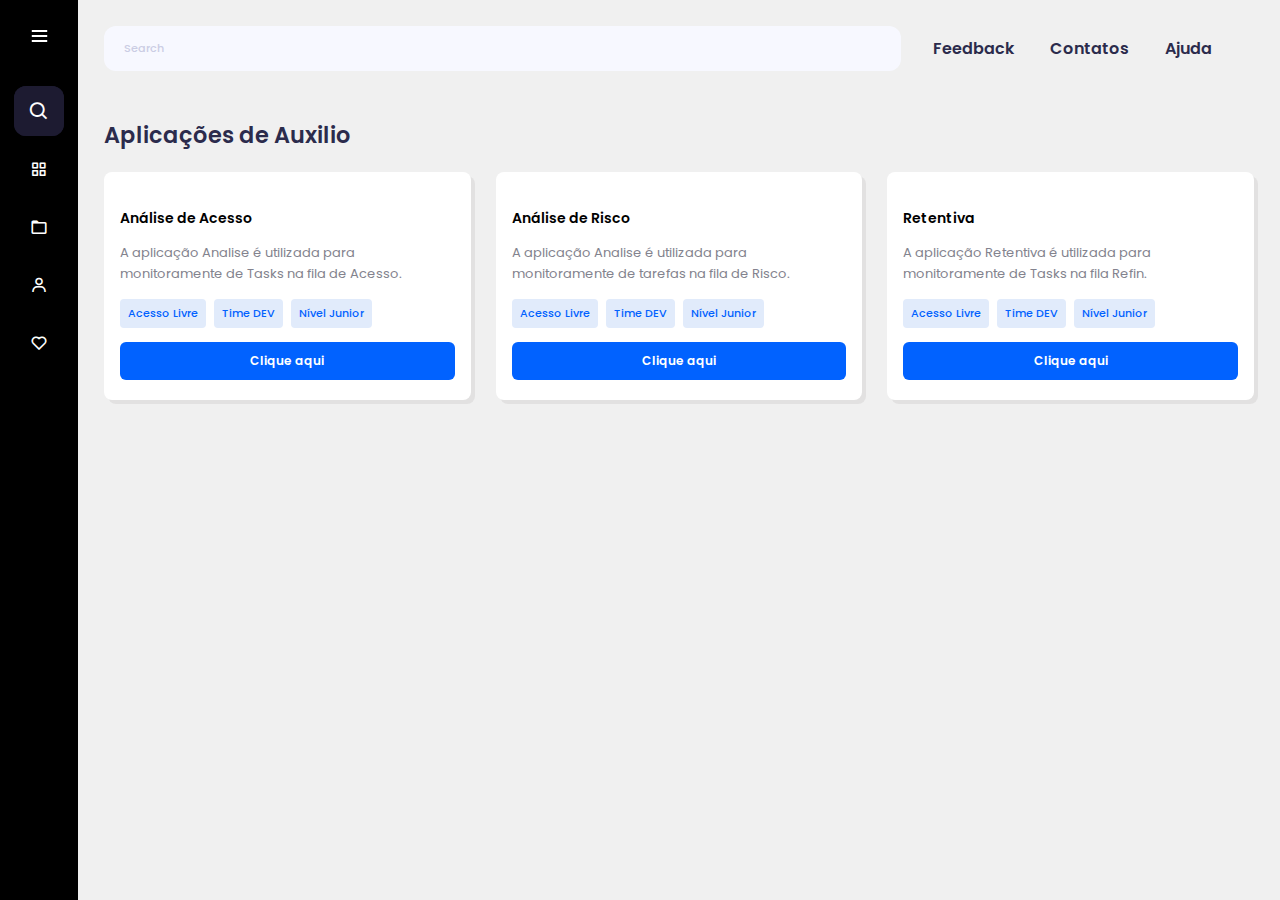
==== dash/index.html @ 11e8f617 "atualizacao" ====
<!DOCTYPE html>
<html lang="en">
   <head>
      <meta charset="UTF-8">
      <meta http-equiv="X-UA-Compatible" content="IE=edge">
      <meta name="viewport" content="width=device-width, initial-scale=1.0">
      <link href='https://unpkg.com/boxicons@2.0.7/css/boxicons.min.css' rel='stylesheet'>
      <link rel='stylesheet' href=''>
      <link rel="stylesheet" href="/dash/index.css">
      <title>Dashboard</title>
   </head>
   <body>
      <div class="menu">
         <div class="logo">
            <!-- <i class='bx bxl-c-plus-plus icon'></i>  -->
            <img class="icone" src="/dash/img/jea.png" style="width: 40px;" alt=""> 
            <div class="logo_nome">J&A | Suporte</div>
            <i class='bx bx-menu' id="btn" ></i>
         </div>
         <ul class="menu-lista">
            <li>
               <i class='bx bx-search'></i>
               <input type="text" placeholder="Procurar...">
               <span class="tooltip">Procurar</span>
            </li>
            <li>
               <a href="/dash/index.html">
               <i class='bx bx-grid-alt'></i>
               <span class="links_name">Dashboard</span>
               </a>
               <span class="tooltip">Dashboard</span>
            </li>
            <li>
               <a href="">
               <i class='bx bx-folder' ></i>
               <span class="links_name">Arquivos</span>
               </a>
               <span class="tooltip">Arquivos</span>
            </li>
            <li>
               <a href="#">
               <i class='bx bx-user' ></i>
               <span class="links_name">Em desenvolvimento</span>
               </a>
               <span class="tooltip">Em desenvolvimento</span>
            </li>
            <!-- <li>
               <a href="#">
                 <i class='bx bx-chat' ></i>
                 <span class="links_name">Messages</span>
               </a>
               <span class="tooltip">Messages</span>
               </li>
               <li>
               <a href="#">
                 <i class='bx bx-pie-chart-alt-2' ></i>
                 <span class="links_name">Analytics</span>
               </a>
               <span class="tooltip">Analytics</span>
               </li>
               <li>
               <a href="#">
                 <i class='bx bx-cart-alt' ></i>
                 <span class="links_name">Order</span>
               </a>
               <span class="tooltip">Order</span>
               </li> -->
            <li>
               <a href="">
               <i class='bx bx-heart' ></i>
               <span class="links_name">Em desenvolvimento</span>
               </a>
               <span class="tooltip">Em desenvolvimento</span>
            </li>
         </ul>
      </div>
      <section class="home-section">
         <header>
            <section role="search">
               <form action="#" method="get">
                  <div class="form-inline">
                     <i class="icofont-search"></i>
                     <input type="search" placeholder="Search">
                  </div>
               </form>
            </section>
            <section role="application">
               <nav class="navbar-top">
                  <a href="">Feedback</a>
                  <a href="#">Contatos</a>
                  <a href="#">Ajuda</a>
               </nav>
            </section>
         </header>
         <div class="bancos">
            <div class="itau">
               <a href="">
               <img class="icones_banco" src="/dash/img/itau.png" alt="">
               </a>
            </div>
            <div class="bmg">
               <a href="">
               <img class="icones_banco" src="/dash/img/bmg.png" alt="">
               </a>
            </div>
            <div class="bradesco">
               <a href="https://www.bradescopromotoranet.com.br/login.aspx">
               <img class="icones_banco" src="/dash/img/bradesco.png" alt="">
               </a>
            </div>
            <div class="c6">
               <a href="">
               <img class="icones_banco" src="/dash/img/c6.png" alt="">
               </a>
            </div>
            <div class="neon">
               <a href="">
               <img class="icones_banco" src="/dash/img/neon.png" alt="">
               </a>
            </div>
            <div class="banrisul">
               <a href="https://bemweb.bempromotora.com.br/autenticacao/login">
               <img class="icones_banco" src="/dash/img/banrisul.png" alt="">
               </a>
            </div>
            <div class="daycoval">
               <a href="https://consignado.daycoval.com.br/Autorizador/Login/AC.UI.LOGIN.aspx">
               <img class="icones_banco" src="/dash/img/daycoval.png" alt="">
               </a>
            </div>
            <div class="facta">
               <a href="">
               <img class="icones_banco" src="/dash/img/facta.png" alt="">
               </a>
            </div>
            <div class="mercantil">
               <a href="">
               <img class="icones_banco" src="/dash/img/mercantil.png" alt="">
               </a>
            </div>
            <div class="ole">
               <a href="">
               <img class="icones_banco" src="/dash/img/ole.png" alt="">
               </a>
            </div>
            <div class="pan">
               <a href="">
               <img class="icones_banco" src="/dash/img/pan.png" alt="">
               </a>
            </div>
         </div>
         <div>
            <h1 class="titulos">Aplicações de Auxilio</h1>
         </div>
         <div class="cards-app">
            <div class="app-card">
               <div class="app-card-header">
                  <img class="icones_card" src="/dash/img/a.png" alt="">
               </div>
               <div class="app-card-title">Análise de Acesso</div>
               <div class="app-card-subtitle">
                  A aplicação Analise é utilizada para monitoramente de Tasks na fila de Acesso.
               </div>
               <div class="">
                  <button class="search-buttons detail-button">Acesso Livre</button>
                  <button class="search-buttons detail-button">Time DEV</button>
                  <button class="search-buttons detail-button">Nível Junior</button>
               </div>
               <a href="http://analitico.acesso.fontes.com.br/">
               <button class="search-buttons card-buttons" >Clique aqui</button>
               </a>
            </div>
            <div class="app-card">
               <div class="app-card-header">
                  <img class="icones_card" src="/dash/img/r.jpg" alt="">
               </div>
               <div class="app-card-title">Análise de Risco</div>
               <div class="app-card-subtitle">
                  A aplicação Analise é utilizada para monitoramente de tarefas na fila de Risco.
               </div>
               <div class="">
                  <button class="search-buttons detail-button">Acesso Livre</button>
                  <button class="search-buttons detail-button">Time DEV</button>
                  <button class="search-buttons detail-button">Nível Junior</button>
               </div>
               <a href="http://analitico.risco.fontes.com.br/">
               <button class="search-buttons card-buttons" >Clique aqui</button>
               </a>
            </div>
            <div class="app-card">
               <div class="app-card-header">
                  <img class="icones_card" src="/dash/img/r.jpg" alt="">
               </div>
               <div class="app-card-title">Retentiva</div>
               <div class="app-card-subtitle">
                  A aplicação Retentiva é utilizada para monitoramente de Tasks na fila Refin.
               </div>
               <div class="">
                  <button class="search-buttons detail-button">Acesso Livre</button>
                  <button class="search-buttons detail-button">Time DEV</button>
                  <button class="search-buttons detail-button">Nível Junior</button>
               </div>
               <a href="http://analitico.refin.fontes.com.br/">
               <button class="search-buttons card-buttons" >Clique aqui</button>
               </a>
            </div>
         </div>
      </section>
      </section>
      <script src='https://cdn.jsdelivr.net/npm/chart.js@2.9.3/dist/Chart.min.js'></script>
      <script src='https://cdnjs.cloudflare.com/ajax/libs/chartjs-plugin-annotation/0.5.5/chartjs-plugin-annotation.js'></script>
      <script src='https://cdn.rawgit.com/chartjs/Chart.js/master/samples/utils.js'></script>
      <script  src="/dash/index.js"></script>
   </body>
</html>
---- dash/index.css ----
/* Google Font Link */
@import url('https://fonts.googleapis.com/css2?family=Poppins:wght@200;300;400;500;600;700&display=swap');
*{
    margin: 0;
    padding: 0;
    box-sizing: border-box;
    font-family: "Poppins" , sans-serif;
}
.menu{
  position: fixed;
  left: 0;
  top: 0;
  height: 100%;
  width: 78px;
  background: black;
 /*background: #11101D;*/
  padding: 6px 14px;
  z-index: 99;
  transition: all 0.5s ease;
}
.menu.open{
  width: 250px;
}
.menu .logo{
  height: 60px;
  display: flex;
  align-items: center;
  position: relative;
}
.menu .logo .icone{
  opacity: 0;
  transition: all 0.5s ease;
  border-radius: 20%;
}
.menu .logo .logo_nome{
  color: #fff;
  font-size: 20px;
  font-weight: 600;
  opacity: 0;
  transition: all 0.5s ease;
  margin-left: 4%;
}
.menu.open .logo .icone, .menu.open .logo .logo_nome{
  opacity: 1;
}
.menu .logo #btn{
  position: absolute;
  top: 50%;
  right: 0;
  transform: translateY(-50%);
  font-size: 22px;
  transition: all 0.4s ease;
  font-size: 23px;
  text-align: center;
  cursor: pointer;
  transition: all 0.5s ease;
}
.menu.open .logo #btn{
  text-align: right;
}
.menu i{
  color: #fff;
  height: 60px;
  min-width: 50px;
  font-size: 28px;
  text-align: center;
  line-height: 60px;
}
.menu .menu-lista{
  margin-top: 20px;
  height: 100%;
}
.menu li{
  position: relative;
  margin: 8px 0;
  list-style: none;
}
.menu li .tooltip{
  position: absolute;
  top: -20px;
  left: calc(100% + 15px);
  z-index: 3;
  background: #fff;
  box-shadow: 0 5px 10px rgba(0, 0, 0, 0.3);
  padding: 6px 12px;
  border-radius: 4px;
  font-size: 15px;
  font-weight: 400;
  opacity: 0;
  white-space: nowrap;
  pointer-events: none;
  transition: 0s;
}
.menu li:hover .tooltip{
  opacity: 1;
  pointer-events: auto;
  transition: all 0.4s ease;
  top: 50%;
  transform: translateY(-50%);
}
.menu.open li .tooltip{
  display: none;
}
.menu input{
  font-size: 15px;
  color: #FFF;
  font-weight: 400;
  outline: none;
  height: 50px;
  width: 100%;
  width: 50px;
  border: none;
  border-radius: 12px;
  transition: all 0.5s ease;
  background: #1d1b31;
}
.menu.open input{
  padding: 0 20px 0 50px;
  width: 100%;
}
.menu .bx-search{
  position: absolute;
  top: 50%;
  left: 0;
  transform: translateY(-50%);
  font-size: 22px;
  background: #1d1b31;
  color: #FFF;
}
.menu.open .bx-search:hover{
  background: #1d1b31;
  color: #FFF;
}
.menu .bx-search:hover{
  background: #FFF;
  color: #11101d;
}
.menu li a{
  display: flex;
  height: 100%;
  width: 100%;
  border-radius: 12px;
  align-items: center;
  text-decoration: none;
  transition: all 0.4s ease;
  background: #11101D;
  background: black;
}
.menu li a:hover{
  background: #FFF;
}
.menu li a .links_name{
  color: #fff;
  font-size: 15px;
  font-weight: 400;
  white-space: nowrap;
  opacity: 0;
  pointer-events: none;
  transition: 0.4s;
}
.menu.open li a .links_name{
  opacity: 1;
  pointer-events: auto;
}
.menu li a:hover .links_name, .menu li a:hover i{
  transition: all 0.5s ease;
  color: #11101D;
}
.menu li i{
  height: 50px;
  line-height: 50px;
  font-size: 18px;
  border-radius: 12px;
}
.menu li.profile{
  position: fixed;
  height: 60px;
  width: 78px;
  left: 0;
  bottom: -8px;
  padding: 10px 14px;
  background: #1d1b31;
  transition: all 0.5s ease;
  overflow: hidden;
}
.menu.open li.profile{
  width: 250px;
}
.menu li .profile-details{
  display: flex;
  align-items: center;
  flex-wrap: nowrap;
}
.menu li img{
  height: 45px;
  width: 45px;
  object-fit: cover;
  border-radius: 6px;
  margin-right: 10px;
}
.menu li.profile .name, .menu li.profile .job{
  font-size: 15px;
  font-weight: 400;
  color: #fff;
  white-space: nowrap;
}
.menu li.profile .job{
  font-size: 12px;
}
.menu .profile #log_out{
  position: absolute;
  top: 50%;
  right: 0;
  transform: translateY(-50%);
  background: #1d1b31;
  width: 100%;
  height: 60px;
  line-height: 60px;
  border-radius: 0px;
  transition: all 0.5s ease;
}
.menu.open .profile #log_out{
  width: 50px;
  background: none;
}
.home-section{
  padding:2%;
  position: relative;
  min-height: 100vh;
  top: 0;
  left: 78px;
  width: calc(100% - 78px);
  transition: all 0.5s ease;
  z-index: 2;
  background: #f0f0f0;
}
.menu.open ~ .home-section{
  left: 250px;
  width: calc(100% - 250px);
}
.home-section .text{
  display: inline-block;
  color: #11101d;
  font-size: 25px;
  font-weight: 500;
  margin: 18px 
}
@media (max-width: 420px) {
  .menu li .tooltip{
      display: none;
 }
}
/*HEADER*/
:root {
 /* Reference colors */
  --blue-pantone: #3326ae;
  --red-ryb: #FF392Bff;
  --ghost-white: #F7F8FFff;
  --space-cadet: #2B2B4Cff;
  --amber: #FFC005ff;
 /* Custom colors*/
  --white: #fff;
  --white-transparent: #ffffff66;
  --space-cadet-transparent: #2B2B4Cbb;
  --placeholder: #cbcde4;
  --ghost-white-text: #c3c6deff;
}
header {
  display: flex;
  align-items: center;
}
section[role="search"] {
  background-color: var(--ghost-white);
  padding: 1.2em;
  border-radius: 1em;
  font-size: .75rem;
  width: 220%;
}
section[role="search"] input {
  border: none;
  background: none;
  margin-left: 0.5em;
  outline: none;
  font-size: 0.7rem;
  font-weight: 500;
  width: 100%;
}
section[role="search"] input::placeholder {
  color: var(--placeholder);
}
section[role="search"] i {
  color: var(--blue-pantone);
  font-weight: bold;
}
.form-inline {
  display: flex;
  align-items: center;
}
section[role="application"] {
  width: 100%;
  display: flex;
  justify-content: space-between;
  align-items: center;
}
nav.navbar-top a {
  text-decoration: none;
  color: var(--space-cadet);
  font-weight: 600;
  margin-left: 2em;
  font-size: 1rem;
}
.bancos{
  padding-top: 20px;
  display: flex;
  justify-content: center;
  width: 100%;
}
.icones_banco{
  cursor: pointer;
  transition: 0.5s;
  box-shadow: 4px 4px rgb(226, 225, 225);
  border-radius: 15%;
  width: 80px;
  cursor: pointer;
  margin: 10px;
  position: relative;
  text-align: center;
}
.icones_banco::after {
  content: attr(data-title);
 /* estilo que coloco a legenda no lugar */
  position: absolute;
  width: 100%;
  bottom: -20px;
  left: 0;
}
.icones_banco:hover {
  transform: scale(1.2);
}
.cards-app{
  padding-top: 20px;
  display: grid;
  grid-template-columns: repeat(3, 1fr);
  grid-column-gap: 25px;
  grid-row-gap: 25px;
  -webkit-animation: slideY 0.6s both;
  animation: slideY 0.6s both;
}
.aplicacao {
  padding: 20px 16px;
  background-color: var(--header-bg-color);
  border-radius: 8px;
  cursor: pointer;
  transition: 0.5s;
  box-shadow: 4px 4px rgb(226, 225, 225);
}
:root {
  --body-bg-color: #e5ecef;
  --theme-bg-color: #fafafb;
  --body-font: "Poppins", sans-serif;
  --body-color: #2f2f33;
  --active-color: #0162ff;
  --active-light-color: #e1ebfb;
  --header-bg-color: #fff;
  --search-border-color: #efefef;
  --border-color: #d8d8d8;
  --alert-bg-color: #e8f2ff;
  --subtitle-color: #83838e;
  --inactive-color: #f0f0f0;
  --placeholder-color: #9b9ba5;
  --time-button: #fc5757;
  --level-button: #5052d5;
  --button-color: #fff;
}
.search-buttons {
  border: none;
  color: var(--button-color);
  background-color: var(--active-color);
  padding: 8px 10px;
  border-radius: 6px;
  font-size: 13px;
  font-weight: 600;
  margin-top: 14px;
}
.cards-app {
  padding-top: 20px;
  display: grid;
  grid-template-columns: repeat(3, 1fr);
  grid-column-gap: 25px;
  grid-row-gap: 25px;
  -webkit-animation: slideY 0.6s both;
  animation: slideY 0.6s both;
}
.app-card {
  padding: 20px 16px;
  background-color: var(--header-bg-color);
  border-radius: 8px;
  cursor: pointer;
  transition: 0.5s;
  box-shadow: 4px 4px rgb(226, 225, 225);
}
.app-card:hover {
  transform: scale(1.05);
}
.app-card svg {
  width: 46px;
  padding: 10px;
  border-radius: 8px;
}
.app-card-title {
  font-weight: 600;
  margin-top: 16px;
  font-size: 14px;
}
.app-card-subtitle {
  color: var(--subtitle-color);
  font-size: 13px;
  margin-top: 14px;
  line-height: 1.6em;
}
.app-card-header {
  display: flex;
  align-items: flex-start;
}
.detail-button {
  background-color: var(--active-light-color);
  color: var(--active-color);
  font-size: 11px;
  font-weight: 500;
  padding: 6px 8px;
  border-radius: 4px;
}
.detail-button + .detail-button {
  margin-left: 4px;
}
.job-card-buttons {
  display: flex;
  align-items: center;
  justify-content: space-between;
  width: 100%;
  margin-top: 4px;
}
.card-buttons, .card-buttons-msg {
  padding: 10px;
  width: 100%;
  font-size: 12px;
  cursor: pointer;
}
.card-buttons {
  margin-right: 12px;
}
.card-buttons-msg {
  background-color: var(--inactive-color);
  color: var(--subtitle-color);
}
.icones_card{
  width: 45px;
  border-radius: 15%;
}
.titulos{
  color: var(--space-cadet);
  font-weight: 600;
  font-size: 1.4rem;
}
/*ATÉ AQUI JA ESTA COM A NOMENCLATURA CORRETA*/
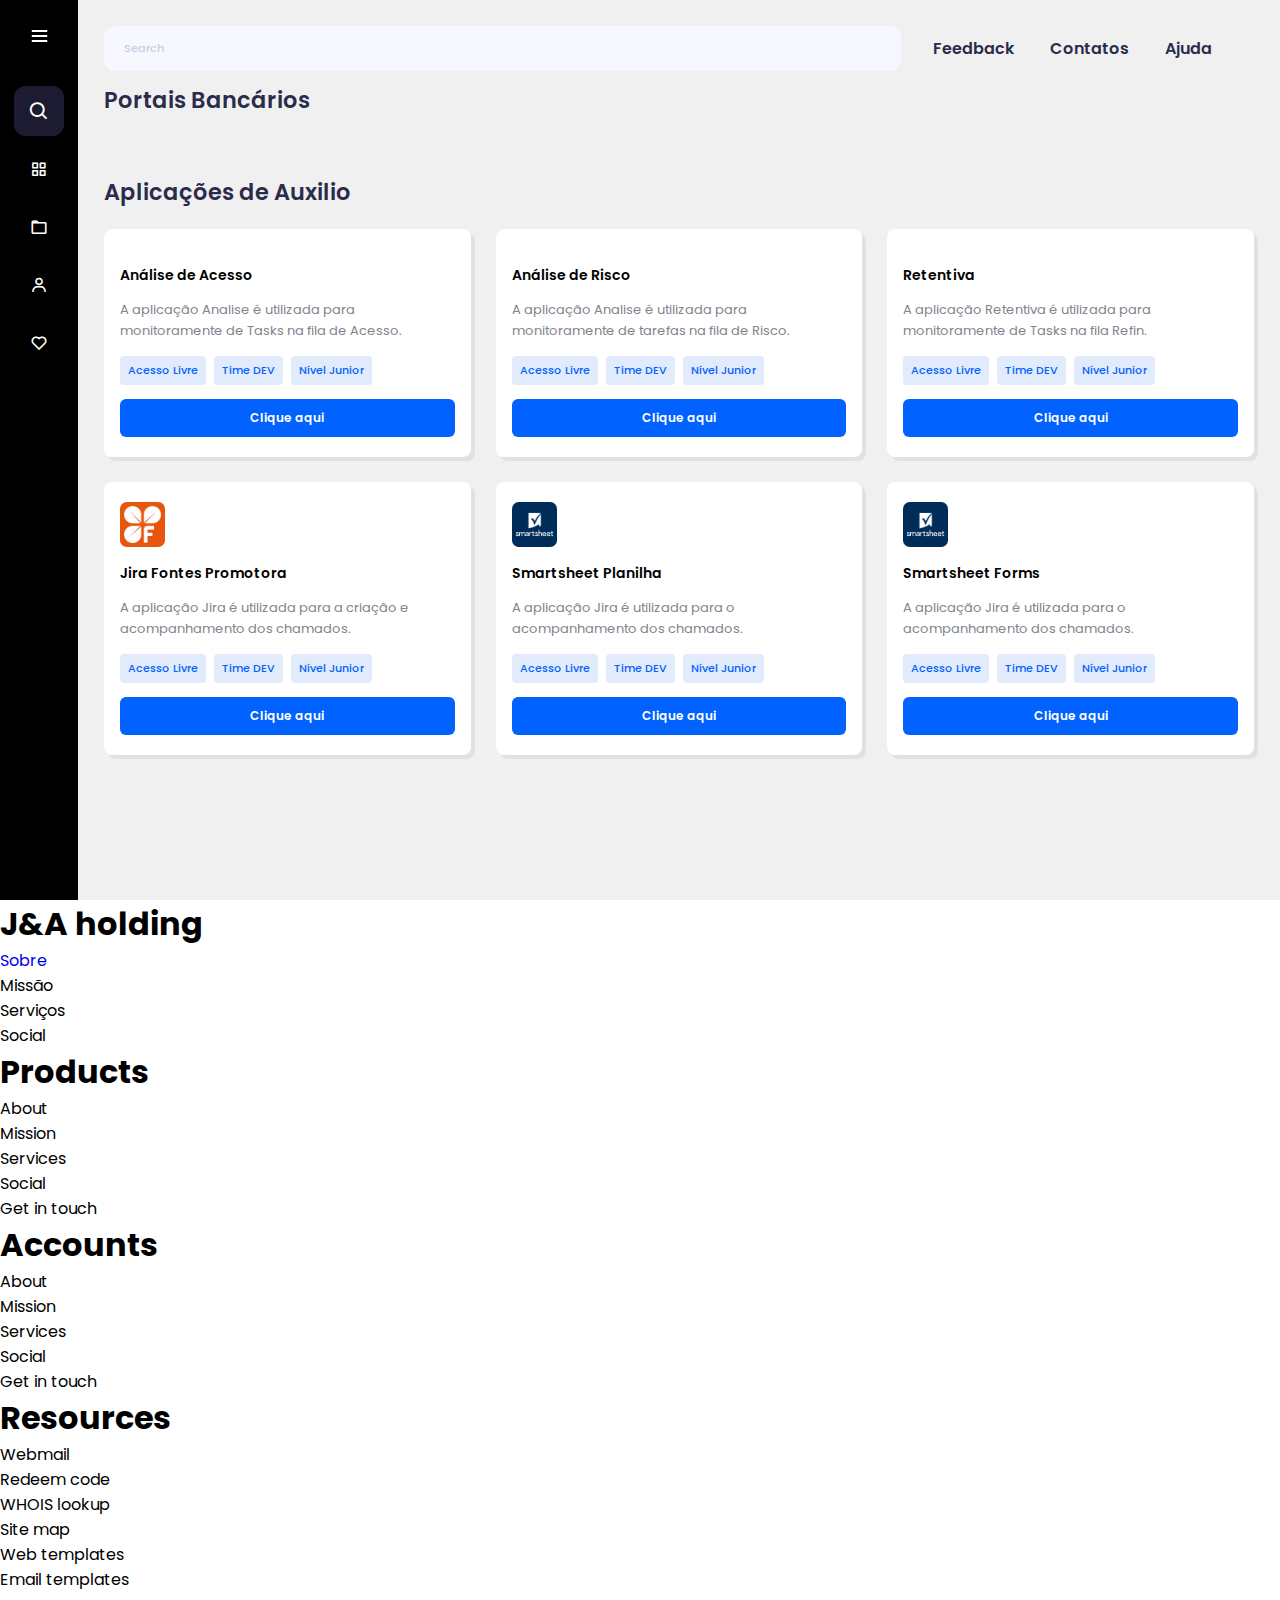
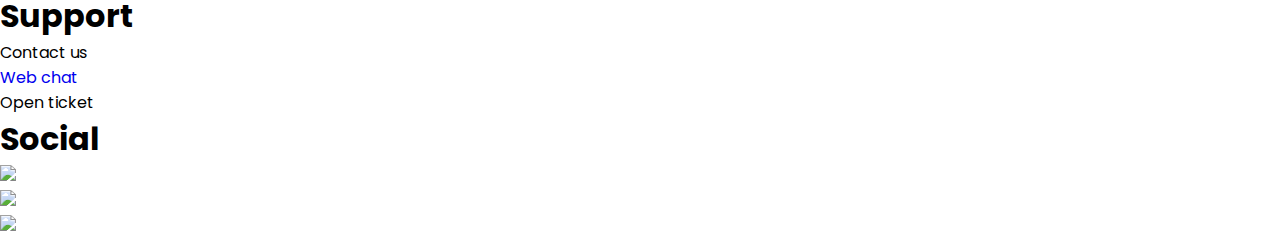
==== commit a010e982: "Merge pull request #3 from NicoMota/atualizacao0.3" ====
--- a/dash/index.html
+++ b/dash/index.html
@@ -92,6 +92,9 @@
                </nav>
             </section>
          </header>
+         <div>
+          <h1 class="titulos" style="margin-top: 1%;">Portais Bancários</h1>
+         </div>
          <div class="bancos">
             <div class="itau">
                <a href="">
@@ -99,7 +102,7 @@
                </a>
             </div>
             <div class="bmg">
-               <a href="">
+               <a href="https://www.bmgconsig.com.br/principal/fsconsignataria.jsp">
                <img class="icones_banco" src="/dash/img/bmg.png" alt="">
                </a>
             </div>
@@ -129,7 +132,7 @@
                </a>
             </div>
             <div class="facta">
-               <a href="">
+               <a href="http://agentefacta.com.br/">
                <img class="icones_banco" src="/dash/img/facta.png" alt="">
                </a>
             </div>
@@ -150,7 +153,7 @@
             </div>
          </div>
          <div>
-            <h1 class="titulos">Aplicações de Auxilio</h1>
+            <h1 class="titulos"  style="margin-top: 1%;">Aplicações de Auxilio</h1>
          </div>
          <div class="cards-app">
             <div class="app-card">
@@ -172,25 +175,25 @@
             </div>
             <div class="app-card">
                <div class="app-card-header">
+                  <img class="icones_card" src="/dash/img/a.png" alt="">
+               </div>
+               <div class="app-card-title">Análise de Risco</div>
+               <div class="app-card-subtitle">
+                  A aplicação Analise é utilizada para monitoramente de tarefas na fila de Risco.
+               </div>
+               <div class="">
+                  <button class="search-buttons detail-button">Acesso Livre</button>
+                  <button class="search-buttons detail-button">Time DEV</button>
+                  <button class="search-buttons detail-button">Nível Junior</button>
+               </div>
+               <a href="http://analitico.risco.fontes.com.br/">
+               <button class="search-buttons card-buttons" >Clique aqui</button>
+               </a>
+            </div>
+            <div class="app-card">
+               <div class="app-card-header">
                   <img class="icones_card" src="/dash/img/r.jpg" alt="">
                </div>
-               <div class="app-card-title">Análise de Risco</div>
-               <div class="app-card-subtitle">
-                  A aplicação Analise é utilizada para monitoramente de tarefas na fila de Risco.
-               </div>
-               <div class="">
-                  <button class="search-buttons detail-button">Acesso Livre</button>
-                  <button class="search-buttons detail-button">Time DEV</button>
-                  <button class="search-buttons detail-button">Nível Junior</button>
-               </div>
-               <a href="http://analitico.risco.fontes.com.br/">
-               <button class="search-buttons card-buttons" >Clique aqui</button>
-               </a>
-            </div>
-            <div class="app-card">
-               <div class="app-card-header">
-                  <img class="icones_card" src="/dash/img/r.jpg" alt="">
-               </div>
                <div class="app-card-title">Retentiva</div>
                <div class="app-card-subtitle">
                   A aplicação Retentiva é utilizada para monitoramente de Tasks na fila Refin.
@@ -204,9 +207,122 @@
                <button class="search-buttons card-buttons" >Clique aqui</button>
                </a>
             </div>
+            <div class="app-card">
+              <div class="app-card-header">
+                 <img class="icones_card" src="/dash/img/fontes.jpg" alt="">
+              </div>
+              <div class="app-card-title">Jira Fontes Promotora</div>
+              <div class="app-card-subtitle">
+                 A aplicação Jira é utilizada para a criação e acompanhamento dos chamados.
+              </div>
+              <div class="">
+                 <button class="search-buttons detail-button">Acesso Livre</button>
+                 <button class="search-buttons detail-button">Time DEV</button>
+                 <button class="search-buttons detail-button">Nível Junior</button>
+              </div>
+              <a href="https://jeatech.atlassian.net/jira/software/projects/REQ/boards/56/backlog">
+              <button class="search-buttons card-buttons" >Clique aqui</button>
+              </a>
+            </div>
+            <div class="app-card">
+               <div class="app-card-header">
+                  <img class="icones_card" src="/dash/img/ss.png" alt="">
+               </div>
+               <div class="app-card-title">Smartsheet Planilha</div>
+               <div class="app-card-subtitle">
+                  A aplicação Jira é utilizada para o acompanhamento dos chamados.
+               </div>
+               <div class="">
+                  <button class="search-buttons detail-button">Acesso Livre</button>
+                  <button class="search-buttons detail-button">Time DEV</button>
+                  <button class="search-buttons detail-button">Nível Junior</button>
+               </div>
+               <a href="https://app.smartsheet.com/sheets/qq2MrWw33MhJ9gcXQVQ3RmxHCWhjm89J6M9h79G1?view=grid">
+               <button class="search-buttons card-buttons" >Clique aqui</button>
+               </a>
+            </div>
+            <div class="app-card">
+               <div class="app-card-header">
+                  <img class="icones_card" src="/dash/img/ss.png" alt="">
+               </div>
+               <div class="app-card-title">Smartsheet Forms</div>
+               <div class="app-card-subtitle">
+                  A aplicação Jira é utilizada para o acompanhamento dos chamados.
+               </div>
+               <div class="">
+                  <button class="search-buttons detail-button">Acesso Livre</button>
+                  <button class="search-buttons detail-button">Time DEV</button>
+                  <button class="search-buttons detail-button">Nível Junior</button>
+               </div>
+               <a href="https://app.smartsheet.com/b/form/46ba7b6ea17d4243bd4aeed90bb5a59e">
+               <button class="search-buttons card-buttons" >Clique aqui</button>
+               </a>
+            </div>
          </div>
       </section>
-      </section>
+      <!-- FOOTER START -->
+      <div class="footer" >
+         <div class="contain">
+            <div class="col">
+               <h1>J&A holding</h1>
+               <ul>
+                  <a href="https://www.jeaholding.com.br/" style="text-decoration: none;"><li>Sobre</li></a>
+                  <li>Missão</li>
+                  <li>Serviços</li>
+                  <li>Social</li>
+               </ul>
+            </div>
+            <div class="col">
+               <h1>Products</h1>
+               <ul>
+                  <li>About</li>
+                  <li>Mission</li>
+                  <li>Services</li>
+                  <li>Social</li>
+                  <li>Get in touch</li>
+               </ul>
+            </div>
+            <div class="col">
+               <h1>Accounts</h1>
+               <ul>
+                  <li>About</li>
+                  <li>Mission</li>
+                  <li>Services</li>
+                  <li>Social</li>
+                  <li>Get in touch</li>
+               </ul>
+            </div>
+            <div class="col">
+               <h1>Resources</h1>
+               <ul>
+                  <li>Webmail</li>
+                  <li>Redeem code</li>
+                  <li>WHOIS lookup</li>
+                  <li>Site map</li>
+                  <li>Web templates</li>
+                  <li>Email templates</li>
+               </ul>
+            </div>
+            <div class="col">
+               <h1>Support</h1>
+               <ul>
+                  <li>Contact us</li>
+                  <a href="https://wa.me/554896004772" style="text-decoration: none;"><li>Web chat</li></a>
+                  <li>Open ticket</li>
+               </ul>
+            </div>
+            <div class="col social">
+               <h1>Social</h1>
+               <ul>
+                  <li><img src="https://svgshare.com/i/5fq.svg" width="32" style="width: 32px;"></li>
+                  <li><img src="https://svgshare.com/i/5eA.svg" width="32" style="width: 32px;"></li>
+                  <li><img src="https://svgshare.com/i/5f_.svg" width="32" style="width: 32px;"></li>
+               </ul>
+            </div>
+            <div class="clearfix"></div>
+         </div>
+      </div>
+      <!-- END OF FOOTER -->
       <script src='https://cdn.jsdelivr.net/npm/chart.js@2.9.3/dist/Chart.min.js'></script>
       <script src='https://cdnjs.cloudflare.com/ajax/libs/chartjs-plugin-annotation/0.5.5/chartjs-plugin-annotation.js'></script>
       <script src='https://cdn.rawgit.com/chartjs/Chart.js/master/samples/utils.js'></script>
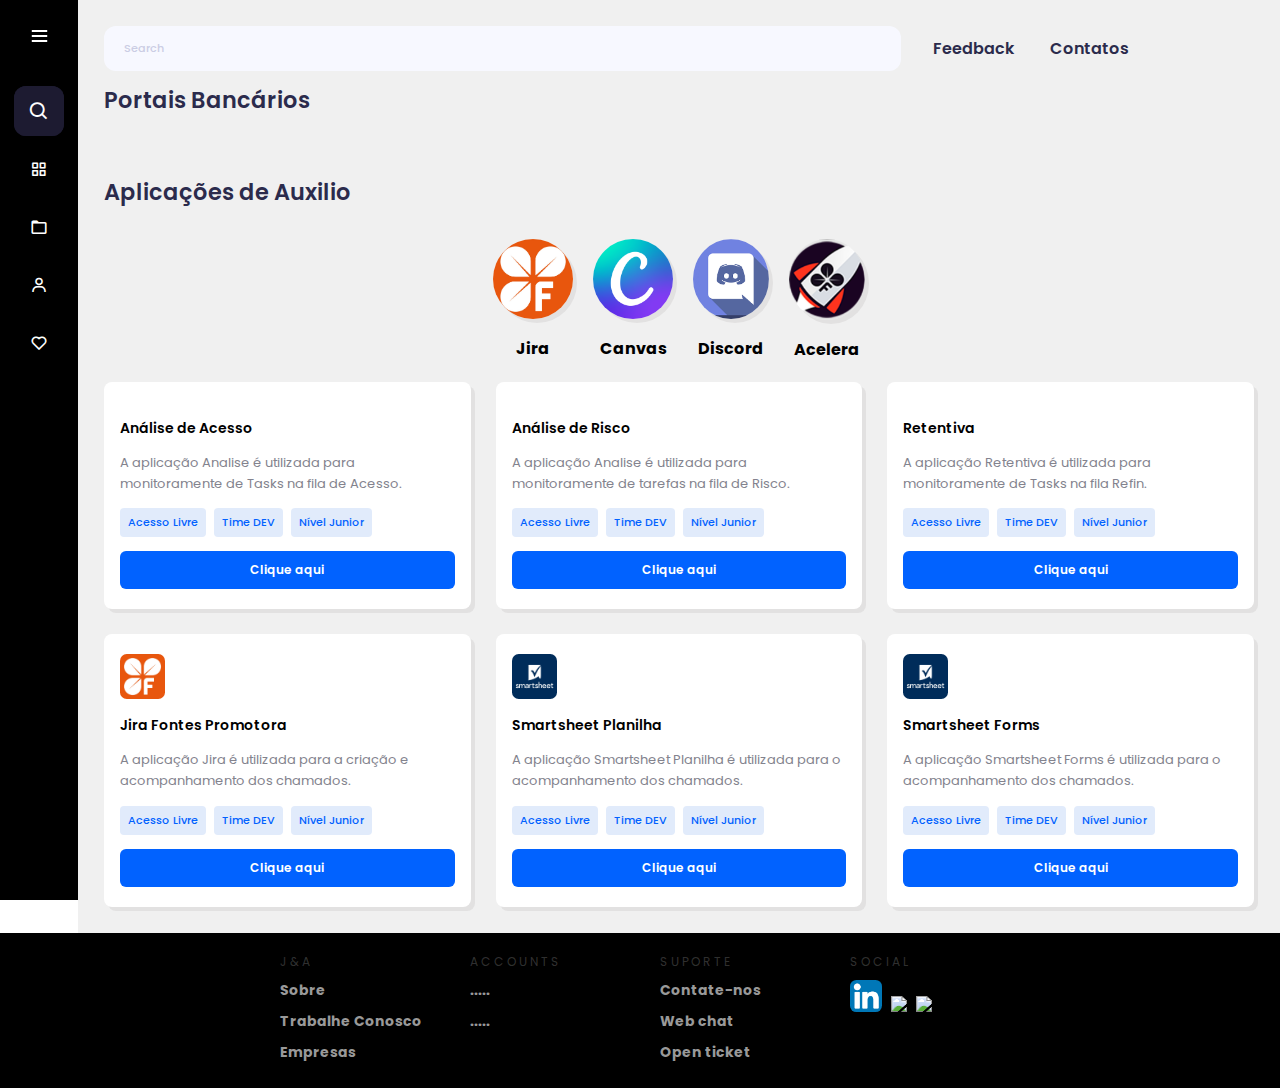
==== commit b9f959bd: "alteracao footer" ====
--- a/dash/index.html
+++ b/dash/index.html
@@ -12,7 +12,6 @@
    <body>
       <div class="menu">
          <div class="logo">
-            <!-- <i class='bx bxl-c-plus-plus icon'></i>  -->
             <img class="icone" src="/dash/img/jea.png" style="width: 40px;" alt=""> 
             <div class="logo_nome">J&A | Suporte</div>
             <i class='bx bx-menu' id="btn" ></i>
@@ -87,8 +86,8 @@
             <section role="application">
                <nav class="navbar-top">
                   <a href="">Feedback</a>
-                  <a href="#">Contatos</a>
-                  <a href="#">Ajuda</a>
+                  <a href="https://wa.me/554896004772">Contatos</a>
+                  <!-- <a href="#">Ajuda</a> -->
                </nav>
             </section>
          </header>
@@ -97,7 +96,7 @@
          </div>
          <div class="bancos">
             <div class="itau">
-               <a href="">
+               <a href="https://consignado.interfile.com.br/econtent/login">
                <img class="icones_banco" src="/dash/img/itau.png" alt="">
                </a>
             </div>
@@ -112,7 +111,7 @@
                </a>
             </div>
             <div class="c6">
-               <a href="">
+               <a href="https://c6consig.interfile.com.br/login">
                <img class="icones_banco" src="/dash/img/c6.png" alt="">
                </a>
             </div>
@@ -137,23 +136,49 @@
                </a>
             </div>
             <div class="mercantil">
-               <a href="">
+               <a href="https://mb-ui-pcb-site-pcb.meumb.mercantil.com.br/login">
                <img class="icones_banco" src="/dash/img/mercantil.png" alt="">
                </a>
             </div>
             <div class="ole">
-               <a href="">
+               <a href="https://prospectsan.newspace.com.br/Login.aspx">
                <img class="icones_banco" src="/dash/img/ole.png" alt="">
                </a>
             </div>
             <div class="pan">
-               <a href="">
+               <a href="https://spa.bancopan.com.br/Login.aspx">
                <img class="icones_banco" src="/dash/img/pan.png" alt="">
                </a>
             </div>
          </div>
          <div>
             <h1 class="titulos"  style="margin-top: 1%;">Aplicações de Auxilio</h1>
+         </div>
+         <div class="aplicacoes">
+            <div class="Jira">
+               <a href="https://jeatech.atlassian.net/jira/software/projects/REQ/boards/56/backlog">
+               <img class="icones_banco app" src="/dash/img/fontes.jpg" alt="">
+               </a>
+               <h1 class="nome_app">Jira</h1>
+            </div>
+            <div class="canvas">
+               <a href="https://www.canva.com/design/DAFW6ezr89A/l_s6IoF-4xJxMne1m7DJNw/edit">
+               <img class="icones_banco app" src="/dash/img/canvas.png" alt="">
+               </a>
+               <h1 class="nome_app">Canvas</h1>
+            </div>
+            <div class="disco">
+               <a href="https://discord.gg/xsCbUGPx">
+               <img class="icones_banco app" src="/dash/img/disc.png" alt=""  style="width: 76px;">
+               </a>
+               <h1 class="nome_app">Discord</h1>
+            </div>
+            <div class="acelera">
+               <a href="https://aceleracolaborador.eadbox.com/ng/student/courses/">
+               <img class="icones_banco app" src="/dash/img/acelera.png" alt="" style="width: 76px;"> 
+               </a>
+               <h1 class="nome_app">Acelera</h1>
+            </div>
          </div>
          <div class="cards-app">
             <div class="app-card">
@@ -230,7 +255,7 @@
                </div>
                <div class="app-card-title">Smartsheet Planilha</div>
                <div class="app-card-subtitle">
-                  A aplicação Jira é utilizada para o acompanhamento dos chamados.
+                  A aplicação Smartsheet Planilha é utilizada para o acompanhamento dos chamados.
                </div>
                <div class="">
                   <button class="search-buttons detail-button">Acesso Livre</button>
@@ -247,7 +272,7 @@
                </div>
                <div class="app-card-title">Smartsheet Forms</div>
                <div class="app-card-subtitle">
-                  A aplicação Jira é utilizada para o acompanhamento dos chamados.
+                  A aplicação Smartsheet Forms é utilizada para o acompanhamento dos chamados.
                </div>
                <div class="">
                   <button class="search-buttons detail-button">Acesso Livre</button>
@@ -264,57 +289,34 @@
       <div class="footer" >
          <div class="contain">
             <div class="col">
-               <h1>J&A holding</h1>
+               <h1>J&A</h1>
                <ul>
                   <a href="https://www.jeaholding.com.br/" style="text-decoration: none;"><li>Sobre</li></a>
-                  <li>Missão</li>
-                  <li>Serviços</li>
-                  <li>Social</li>
-               </ul>
-            </div>
-            <div class="col">
-               <h1>Products</h1>
-               <ul>
-                  <li>About</li>
-                  <li>Mission</li>
-                  <li>Services</li>
-                  <li>Social</li>
-                  <li>Get in touch</li>
+                  <a href="https://jeaholding.enlizt.me/" style="text-decoration: none;"><li>Trabalhe Conosco</li></a>
+                  <a href="https://www.jeaholding.com.br/empresas/" style="text-decoration: none;"><li>Empresas</li></a>
                </ul>
             </div>
             <div class="col">
                <h1>Accounts</h1>
                <ul>
-                  <li>About</li>
-                  <li>Mission</li>
-                  <li>Services</li>
-                  <li>Social</li>
-                  <li>Get in touch</li>
+                  <li>.....</li>
+                
+                  <li>.....</li>
                </ul>
             </div>
+            
             <div class="col">
-               <h1>Resources</h1>
+               <h1>Suporte</h1>
                <ul>
-                  <li>Webmail</li>
-                  <li>Redeem code</li>
-                  <li>WHOIS lookup</li>
-                  <li>Site map</li>
-                  <li>Web templates</li>
-                  <li>Email templates</li>
-               </ul>
-            </div>
-            <div class="col">
-               <h1>Support</h1>
-               <ul>
-                  <li>Contact us</li>
+                  <a href="https://www.jeaholding.com.br/contato/" style="text-decoration: none;"><li>Contate-nos</li></a>
                   <a href="https://wa.me/554896004772" style="text-decoration: none;"><li>Web chat</li></a>
-                  <li>Open ticket</li>
+                  <a href="https://wa.me/554896004772" style="text-decoration: none;"><li>Open ticket</li></a>
                </ul>
             </div>
             <div class="col social">
                <h1>Social</h1>
                <ul>
-                  <li><img src="https://svgshare.com/i/5fq.svg" width="32" style="width: 32px;"></li>
+                  <a href="https://www.linkedin.com/company/j-a-holding/"><li><img src="/dash/img/link.png" width="32" style="width: 32px; border-radius: 20%;"></li></a>
                   <li><img src="https://svgshare.com/i/5eA.svg" width="32" style="width: 32px;"></li>
                   <li><img src="https://svgshare.com/i/5f_.svg" width="32" style="width: 32px;"></li>
                </ul>
--- a/dash/index.css
+++ b/dash/index.css
@@ -337,6 +337,14 @@
 .icones_banco:hover {
   transform: scale(1.2);
 }
+
+.nome_app{
+  margin-top: 20%;
+  font-size:medium;
+  margin: 0 auto;
+  text-align: center;
+}
+
 .cards-app{
   padding-top: 20px;
   display: grid;
@@ -462,4 +470,124 @@
   font-weight: 600;
   font-size: 1.4rem;
 }
-/*ATÉ AQUI JA ESTA COM A NOMENCLATURA CORRETA*/
+
+/*============================================= ATÉ AQUI JA ESTA COM A NOMENCLATURA CORRETA ================================================*/
+
+
+
+
+/* STYLES SPECIFIC TO FOOTER  */
+.footer {
+  max-width: 100%;
+  width: 100%;
+  position: relative;
+  height: auto;
+  background-color: #000000;
+}
+.footer .col {
+  width: 190px;
+  height: auto;
+  float: left;
+  box-sizing: border-box;
+  -webkit-box-sizing: border-box;
+  -moz-box-sizing: border-box;
+  padding: 0px 20px 20px 20px;
+}
+.footer .col h1 {
+  margin: 0;
+  padding: 0;
+  font-family: inherit;
+  font-size: 12px;
+  line-height: 17px;
+  padding: 20px 0px 5px 0px;
+  color: rgba(255,255,255,0.2);
+  font-weight: normal;
+  text-transform: uppercase;
+  letter-spacing: 0.250em;
+}
+.footer .col ul {
+  list-style-type: none;
+  margin: 0;
+  padding: 0;
+}
+.footer .col ul li {
+  color: #999999;
+  font-size: 14px;
+  font-family: inherit;
+  font-weight: bold;
+  padding: 5px 0px 5px 0px;
+  cursor: pointer;
+  transition: .2s;
+  -webkit-transition: .2s;
+  -moz-transition: .2s;
+}
+.social ul li {
+  display: inline-block;
+  padding-right: 5px !important;
+}
+
+.footer .col ul li:hover {
+  color: #ffffff;
+  transition: .1s;
+  -webkit-transition: .1s;
+  -moz-transition: .1s;
+}
+.clearfix {
+  clear: both;
+}
+@media only screen and (min-width: 1280px) {
+  .contain {
+    width: 1200px;
+    margin: 0 auto;
+    display: flex;
+  justify-content: center;
+  width: 100%;
+  }
+}
+@media only screen and (max-width: 1139px) {
+  .contain .social {
+    width: 1000px;
+    display: block;
+  }
+  .social h1 {
+    margin: 0px;
+  }
+}
+@media only screen and (max-width: 950px) {
+  .footer .col {
+    width: 33%;
+  }
+  .footer .col h1 {
+    font-size: 14px;
+  }
+  .footer .col ul li {
+    font-size: 13px;
+  }
+}
+@media only screen and (max-width: 500px) {
+    .footer .col {
+      width: 50%;
+    }
+    .footer .col h1 {
+      font-size: 14px;
+    }
+    .footer .col ul li {
+      font-size: 13px;
+    }
+}
+@media only screen and (max-width: 340px) {
+  .footer .col {
+    width: 100%;
+  }
+}
+
+.app{
+  width: 80px;
+    border-radius: 50%;
+}
+
+.aplicacoes{
+  padding-top: 20px;
+  display: flex;
+  justify-content: center;
+}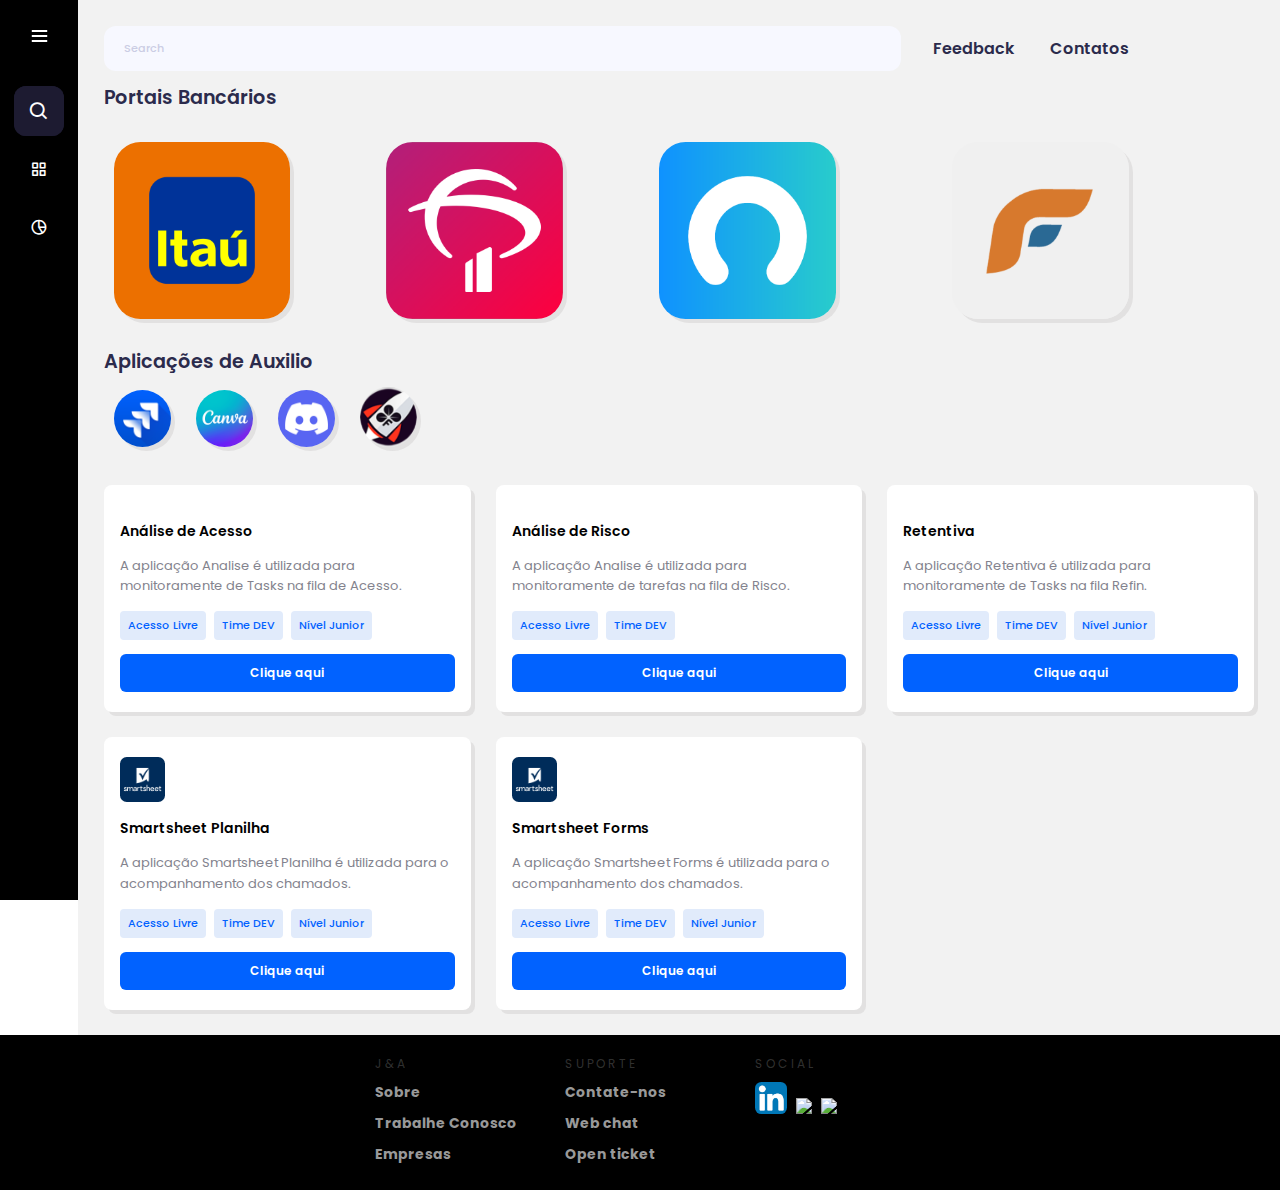
==== commit 1a87609c: "atualizacao 27/04" ====
--- a/dash/index.html
+++ b/dash/index.html
@@ -5,7 +5,6 @@
       <meta http-equiv="X-UA-Compatible" content="IE=edge">
       <meta name="viewport" content="width=device-width, initial-scale=1.0">
       <link href='https://unpkg.com/boxicons@2.0.7/css/boxicons.min.css' rel='stylesheet'>
-      <link rel='stylesheet' href=''>
       <link rel="stylesheet" href="/dash/index.css">
       <title>Dashboard</title>
    </head>
@@ -31,10 +30,18 @@
             </li>
             <li>
                <a href="">
+               <i class='bx bx-pie-chart-alt-2' ></i>
+               <span class="links_name">Em desenvolvimento</span>
+               </a>
+               <span class="tooltip">Em desenvolvimento</span>
+               </li>
+            <li>
+            <!-- <li>
+               <a href="">
                <i class='bx bx-folder' ></i>
-               <span class="links_name">Arquivos</span>
-               </a>
-               <span class="tooltip">Arquivos</span>
+               <span class="links_name">Em desenvolvimento</span>
+               </a>
+               <span class="tooltip">Em desenvolvimento</span>
             </li>
             <li>
                <a href="#">
@@ -43,7 +50,8 @@
                </a>
                <span class="tooltip">Em desenvolvimento</span>
             </li>
-            <!-- <li>
+            
+            <li>
                <a href="#">
                  <i class='bx bx-chat' ></i>
                  <span class="links_name">Messages</span>
@@ -63,14 +71,14 @@
                  <span class="links_name">Order</span>
                </a>
                <span class="tooltip">Order</span>
-               </li> -->
+               </li> 
             <li>
                <a href="">
                <i class='bx bx-heart' ></i>
                <span class="links_name">Em desenvolvimento</span>
                </a>
                <span class="tooltip">Em desenvolvimento</span>
-            </li>
+            </li>-->
          </ul>
       </div>
       <section class="home-section">
@@ -132,7 +140,7 @@
             </div>
             <div class="facta">
                <a href="http://agentefacta.com.br/">
-               <img class="icones_banco" src="/dash/img/facta.png" alt="">
+               <img class="icones_banco" src="/dash/img/facta.png" alt="" >
                </a>
             </div>
             <div class="mercantil">
@@ -155,30 +163,18 @@
             <h1 class="titulos"  style="margin-top: 1%;">Aplicações de Auxilio</h1>
          </div>
          <div class="aplicacoes">
-            <div class="Jira">
-               <a href="https://jeatech.atlassian.net/jira/software/projects/REQ/boards/56/backlog">
-               <img class="icones_banco app" src="/dash/img/fontes.jpg" alt="">
-               </a>
-               <h1 class="nome_app">Jira</h1>
-            </div>
-            <div class="canvas">
-               <a href="https://www.canva.com/design/DAFW6ezr89A/l_s6IoF-4xJxMne1m7DJNw/edit">
-               <img class="icones_banco app" src="/dash/img/canvas.png" alt="">
-               </a>
-               <h1 class="nome_app">Canvas</h1>
-            </div>
-            <div class="disco">
-               <a href="https://discord.gg/xsCbUGPx">
-               <img class="icones_banco app" src="/dash/img/disc.png" alt=""  style="width: 76px;">
-               </a>
-               <h1 class="nome_app">Discord</h1>
-            </div>
-            <div class="acelera">
-               <a href="https://aceleracolaborador.eadbox.com/ng/student/courses/">
-               <img class="icones_banco app" src="/dash/img/acelera.png" alt="" style="width: 76px;"> 
-               </a>
-               <h1 class="nome_app">Acelera</h1>
-            </div>
+            <a class="link_a" href="https://jeatech.atlassian.net/jira/software/projects/REQ/boards/56/backlog">
+               <img class="app2" src="/dash/img/jira.png" alt="">
+            </a>
+            <a class="link_a" href="https://www.canva.com/design/DAFW6ezr89A/l_s6IoF-4xJxMne1m7DJNw/edit">
+               <img class="app2" src="/dash/img/canvas.png" alt="">
+            </a>
+            <a class="link_a" href="https://discord.gg/xsCbUGPx">
+               <img class="app2" src="/dash/img/disc.png" alt="">
+            </a>
+            <a class="link_a" href="https://aceleracolaborador.eadbox.com/ng/student/courses/">
+               <img class="app2" src="/dash/img/acelera.png" alt=""> 
+            </a>
          </div>
          <div class="cards-app">
             <div class="app-card">
@@ -209,45 +205,27 @@
                <div class="">
                   <button class="search-buttons detail-button">Acesso Livre</button>
                   <button class="search-buttons detail-button">Time DEV</button>
+               </div>
+               <a href="http://analitico.risco.fontes.com.br/">
+               <button class="search-buttons card-buttons" >Clique aqui</button>
+               </a>
+            </div>
+            <div class="app-card">
+               <div class="app-card-header">
+                  <img class="icones_card" src="/dash/img/r.jpg" alt="">
+               </div>
+               <div class="app-card-title">Retentiva</div>
+               <div class="app-card-subtitle">
+                  A aplicação Retentiva é utilizada para monitoramente de Tasks na fila Refin.
+               </div>
+               <div class="">
+                  <button class="search-buttons detail-button">Acesso Livre</button>
+                  <button class="search-buttons detail-button">Time DEV</button>
                   <button class="search-buttons detail-button">Nível Junior</button>
                </div>
-               <a href="http://analitico.risco.fontes.com.br/">
-               <button class="search-buttons card-buttons" >Clique aqui</button>
-               </a>
-            </div>
-            <div class="app-card">
-               <div class="app-card-header">
-                  <img class="icones_card" src="/dash/img/r.jpg" alt="">
-               </div>
-               <div class="app-card-title">Retentiva</div>
-               <div class="app-card-subtitle">
-                  A aplicação Retentiva é utilizada para monitoramente de Tasks na fila Refin.
-               </div>
-               <div class="">
-                  <button class="search-buttons detail-button">Acesso Livre</button>
-                  <button class="search-buttons detail-button">Time DEV</button>
-                  <button class="search-buttons detail-button">Nível Junior</button>
-               </div>
                <a href="http://analitico.refin.fontes.com.br/">
                <button class="search-buttons card-buttons" >Clique aqui</button>
                </a>
-            </div>
-            <div class="app-card">
-              <div class="app-card-header">
-                 <img class="icones_card" src="/dash/img/fontes.jpg" alt="">
-              </div>
-              <div class="app-card-title">Jira Fontes Promotora</div>
-              <div class="app-card-subtitle">
-                 A aplicação Jira é utilizada para a criação e acompanhamento dos chamados.
-              </div>
-              <div class="">
-                 <button class="search-buttons detail-button">Acesso Livre</button>
-                 <button class="search-buttons detail-button">Time DEV</button>
-                 <button class="search-buttons detail-button">Nível Junior</button>
-              </div>
-              <a href="https://jeatech.atlassian.net/jira/software/projects/REQ/boards/56/backlog">
-              <button class="search-buttons card-buttons" >Clique aqui</button>
-              </a>
             </div>
             <div class="app-card">
                <div class="app-card-header">
@@ -296,15 +274,14 @@
                   <a href="https://www.jeaholding.com.br/empresas/" style="text-decoration: none;"><li>Empresas</li></a>
                </ul>
             </div>
-            <div class="col">
+            <!-- <div class="col">
                <h1>Accounts</h1>
                <ul>
                   <li>.....</li>
                 
                   <li>.....</li>
                </ul>
-            </div>
-            
+            </div> -->
             <div class="col">
                <h1>Suporte</h1>
                <ul>
--- a/dash/index.css
+++ b/dash/index.css
@@ -1,3 +1,5 @@
+/*  ============================ MENU ========================== */
+
 /* Google Font Link */
 @import url('https://fonts.googleapis.com/css2?family=Poppins:wght@200;300;400;500;600;700&display=swap');
 *{
@@ -12,7 +14,7 @@
   top: 0;
   height: 100%;
   width: 78px;
-  background: black;
+  background: rgb(0, 0, 0);
  /*background: #11101D;*/
   padding: 6px 14px;
   z-index: 99;
@@ -223,6 +225,11 @@
   width: 50px;
   background: none;
 }
+
+
+/*  ============================ HOME SECTION ========================== */
+
+
 .home-section{
   padding:2%;
   position: relative;
@@ -232,7 +239,7 @@
   width: calc(100% - 78px);
   transition: all 0.5s ease;
   z-index: 2;
-  background: #f0f0f0;
+  background: #f0f0f0e0;
 }
 .menu.open ~ .home-section{
   left: 250px;
@@ -250,7 +257,11 @@
       display: none;
  }
 }
-/*HEADER*/
+
+
+
+/*  ============================ HEADER ========================== */
+
 :root {
  /* Reference colors */
   --blue-pantone: #3326ae;
@@ -309,6 +320,14 @@
   margin-left: 2em;
   font-size: 1rem;
 }
+
+
+
+
+
+
+
+/*  ============================ BANCOS ========================== */
 .bancos{
   padding-top: 20px;
   display: flex;
@@ -320,7 +339,7 @@
   transition: 0.5s;
   box-shadow: 4px 4px rgb(226, 225, 225);
   border-radius: 15%;
-  width: 80px;
+  width: 70%;
   cursor: pointer;
   margin: 10px;
   position: relative;
@@ -338,12 +357,48 @@
   transform: scale(1.2);
 }
 
+
+
+
+
+
+
+/*  ============================ APLICACOES ========================== */
+
+.aplicacoes{
+  justify-content: center;
+  align-items: center;
+  text-decoration: none;
+}
+.app2{
+  transition: 0.5s;
+  box-shadow: 4px 4px rgb(226, 225, 225);
+  border-radius: 50%;
+  cursor: pointer;
+  position: relative;
+  width: 5%;
+  margin: 0.89%;
+}
+.link_a{
+  text-decoration: none;
+}
+.app2:hover {
+  transform: scale(1.1);
+}
 .nome_app{
   margin-top: 20%;
   font-size:medium;
   margin: 0 auto;
   text-align: center;
 }
+
+
+
+
+
+
+
+/*  ============================ CARDS ========================== */
 
 .cards-app{
   padding-top: 20px;
@@ -354,14 +409,7 @@
   -webkit-animation: slideY 0.6s both;
   animation: slideY 0.6s both;
 }
-.aplicacao {
-  padding: 20px 16px;
-  background-color: var(--header-bg-color);
-  border-radius: 8px;
-  cursor: pointer;
-  transition: 0.5s;
-  box-shadow: 4px 4px rgb(226, 225, 225);
-}
+
 :root {
   --body-bg-color: #e5ecef;
   --theme-bg-color: #fafafb;
@@ -467,11 +515,13 @@
 }
 .titulos{
   color: var(--space-cadet);
-  font-weight: 600;
-  font-size: 1.4rem;
+  font-weight: 550;
+  font-size: 1.2rem;
+  width: 50%;
 }
 
 /*============================================= ATÉ AQUI JA ESTA COM A NOMENCLATURA CORRETA ================================================*/
+/*  ============================ FOOTER ========================== */
 
 
 
@@ -581,13 +631,3 @@
   }
 }
 
-.app{
-  width: 80px;
-    border-radius: 50%;
-}
-
-.aplicacoes{
-  padding-top: 20px;
-  display: flex;
-  justify-content: center;
-}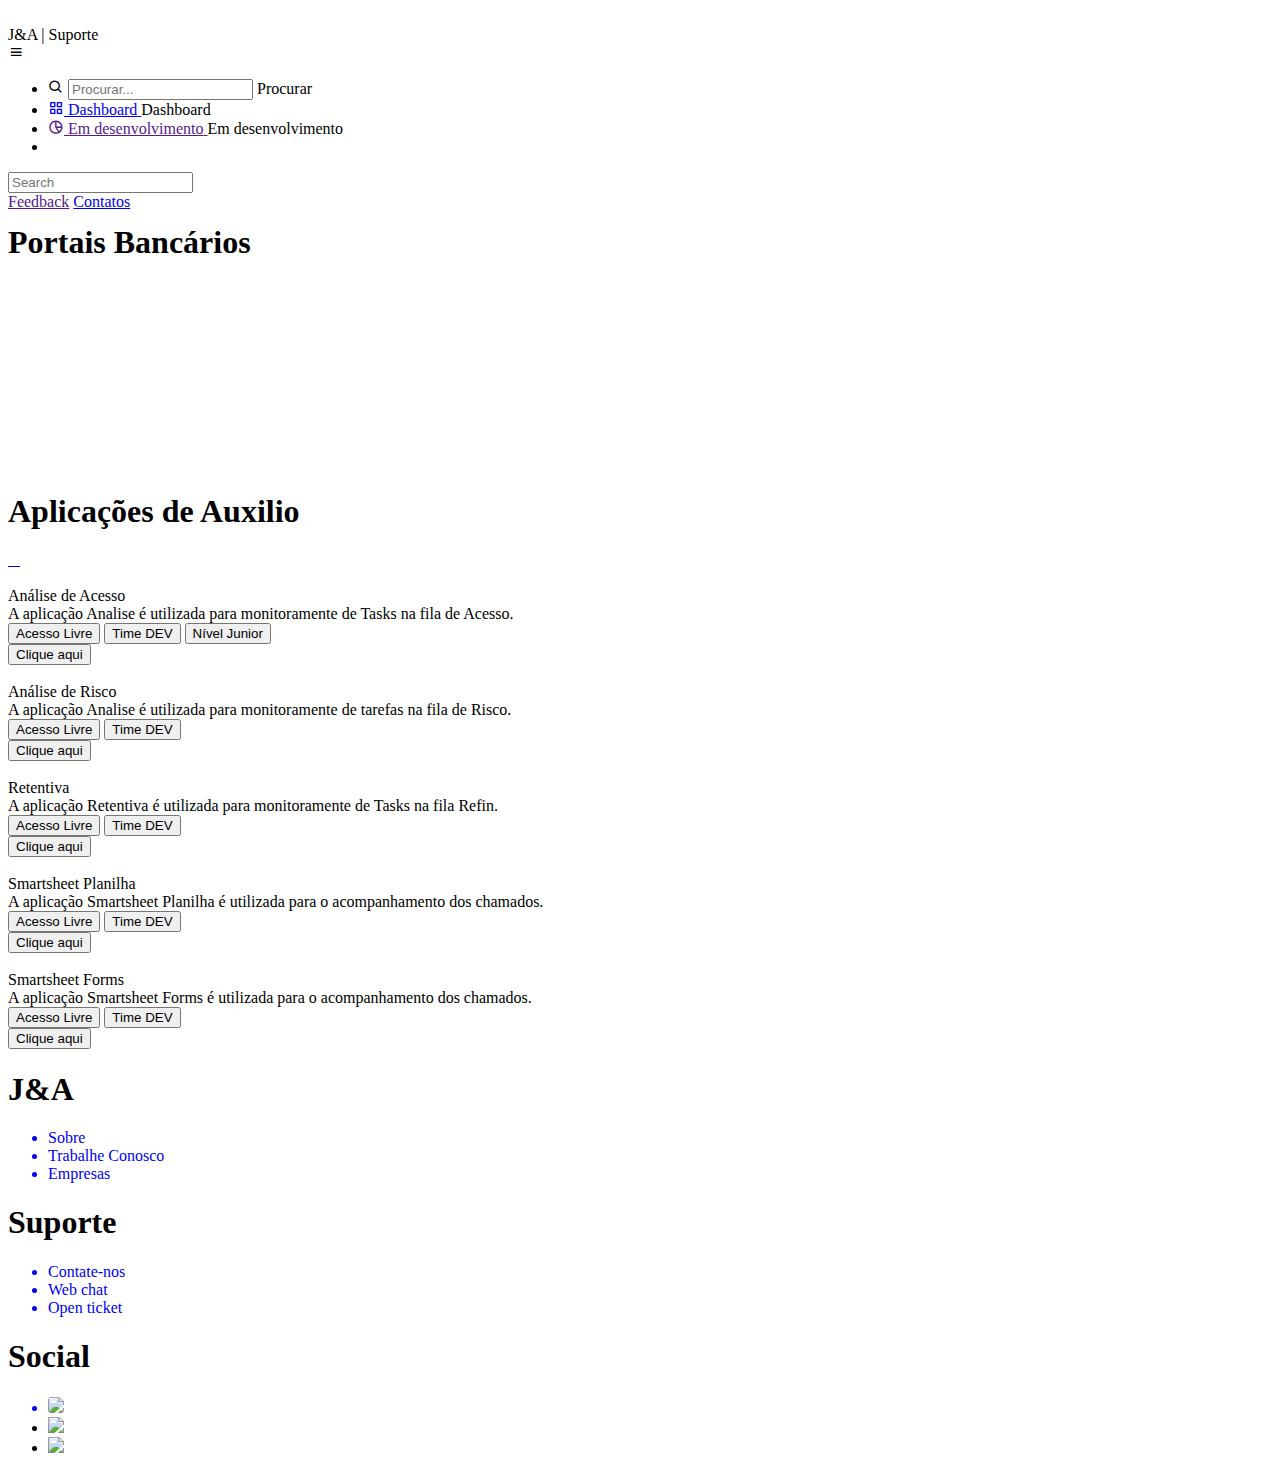
==== commit 56627697: "Merge pull request #6 from NicoMota/atualizacao0.6" ====
--- a/dash/index.html
+++ b/dash/index.html
@@ -5,13 +5,13 @@
       <meta http-equiv="X-UA-Compatible" content="IE=edge">
       <meta name="viewport" content="width=device-width, initial-scale=1.0">
       <link href='https://unpkg.com/boxicons@2.0.7/css/boxicons.min.css' rel='stylesheet'>
-      <link rel="stylesheet" href="/dash/index.css">
+      <link rel="stylesheet" href="/holding/dash/index.css">
       <title>Dashboard</title>
    </head>
    <body>
       <div class="menu">
          <div class="logo">
-            <img class="icone" src="/dash/img/jea.png" style="width: 40px;" alt=""> 
+            <img class="icone" src="/holding/dash/img/jea.png" style="width: 40px;" alt=""> 
             <div class="logo_nome">J&A | Suporte</div>
             <i class='bx bx-menu' id="btn" ></i>
          </div>
@@ -22,7 +22,7 @@
                <span class="tooltip">Procurar</span>
             </li>
             <li>
-               <a href="/dash/index.html">
+               <a href="/holding/dash/index.html">
                <i class='bx bx-grid-alt'></i>
                <span class="links_name">Dashboard</span>
                </a>
@@ -95,7 +95,6 @@
                <nav class="navbar-top">
                   <a href="">Feedback</a>
                   <a href="https://wa.me/554896004772">Contatos</a>
-                  <!-- <a href="#">Ajuda</a> -->
                </nav>
             </section>
          </header>
@@ -105,57 +104,57 @@
          <div class="bancos">
             <div class="itau">
                <a href="https://consignado.interfile.com.br/econtent/login">
-               <img class="icones_banco" src="/dash/img/itau.png" alt="">
+               <img class="icones_banco" src="/holding/dash/img/itau.png" alt="">
                </a>
             </div>
             <div class="bmg">
                <a href="https://www.bmgconsig.com.br/principal/fsconsignataria.jsp">
-               <img class="icones_banco" src="/dash/img/bmg.png" alt="">
+               <img class="icones_banco" src="/holding/dash/img/bmg.png" alt="">
                </a>
             </div>
             <div class="bradesco">
                <a href="https://www.bradescopromotoranet.com.br/login.aspx">
-               <img class="icones_banco" src="/dash/img/bradesco.png" alt="">
+               <img class="icones_banco" src="/holding/dash/img/bradesco.png" alt="">
                </a>
             </div>
             <div class="c6">
                <a href="https://c6consig.interfile.com.br/login">
-               <img class="icones_banco" src="/dash/img/c6.png" alt="">
+               <img class="icones_banco" src="/holding/dash/img/c6.png" alt="">
                </a>
             </div>
             <div class="neon">
                <a href="">
-               <img class="icones_banco" src="/dash/img/neon.png" alt="">
+               <img class="icones_banco" src="/holding/dash/img/neon.png" alt="">
                </a>
             </div>
             <div class="banrisul">
                <a href="https://bemweb.bempromotora.com.br/autenticacao/login">
-               <img class="icones_banco" src="/dash/img/banrisul.png" alt="">
+               <img class="icones_banco" src="/holding/dash/img/banrisul.png" alt="">
                </a>
             </div>
             <div class="daycoval">
                <a href="https://consignado.daycoval.com.br/Autorizador/Login/AC.UI.LOGIN.aspx">
-               <img class="icones_banco" src="/dash/img/daycoval.png" alt="">
+               <img class="icones_banco" src="/holding/dash/img/daycoval.png" alt="">
                </a>
             </div>
             <div class="facta">
                <a href="http://agentefacta.com.br/">
-               <img class="icones_banco" src="/dash/img/facta.png" alt="" >
+               <img class="icones_banco" src="/holding/dash/img/facta.png" alt="" >
                </a>
             </div>
             <div class="mercantil">
                <a href="https://mb-ui-pcb-site-pcb.meumb.mercantil.com.br/login">
-               <img class="icones_banco" src="/dash/img/mercantil.png" alt="">
+               <img class="icones_banco" src="/holding/dash/img/mercantil.png" alt="">
                </a>
             </div>
             <div class="ole">
                <a href="https://prospectsan.newspace.com.br/Login.aspx">
-               <img class="icones_banco" src="/dash/img/ole.png" alt="">
+               <img class="icones_banco" src="/holding/dash/img/ole.png" alt="">
                </a>
             </div>
             <div class="pan">
                <a href="https://spa.bancopan.com.br/Login.aspx">
-               <img class="icones_banco" src="/dash/img/pan.png" alt="">
+               <img class="icones_banco" src="/holding/dash/img/pan.png" alt="">
                </a>
             </div>
          </div>
@@ -164,22 +163,22 @@
          </div>
          <div class="aplicacoes">
             <a class="link_a" href="https://jeatech.atlassian.net/jira/software/projects/REQ/boards/56/backlog">
-               <img class="app2" src="/dash/img/jira.png" alt="">
+               <img class="app2" src="/holding/dash/img/jira.png" alt="">
             </a>
             <a class="link_a" href="https://www.canva.com/design/DAFW6ezr89A/l_s6IoF-4xJxMne1m7DJNw/edit">
-               <img class="app2" src="/dash/img/canvas.png" alt="">
+               <img class="app2" src="/holding/dash/img/canvas.png" alt="">
             </a>
             <a class="link_a" href="https://discord.gg/xsCbUGPx">
-               <img class="app2" src="/dash/img/disc.png" alt="">
+               <img class="app2" src="/holding/dash/img/disc.png" alt="">
             </a>
             <a class="link_a" href="https://aceleracolaborador.eadbox.com/ng/student/courses/">
-               <img class="app2" src="/dash/img/acelera.png" alt=""> 
+               <img class="app2" src="/holding/dash/img/acelera.png" alt=""> 
             </a>
          </div>
          <div class="cards-app">
             <div class="app-card">
                <div class="app-card-header">
-                  <img class="icones_card" src="/dash/img/a.png" alt="">
+                  <img class="icones_card" src="/holding/dash/img/a.png" alt="">
                </div>
                <div class="app-card-title">Análise de Acesso</div>
                <div class="app-card-subtitle">
@@ -196,7 +195,7 @@
             </div>
             <div class="app-card">
                <div class="app-card-header">
-                  <img class="icones_card" src="/dash/img/a.png" alt="">
+                  <img class="icones_card" src="/holding/dash/img/a.png" alt="">
                </div>
                <div class="app-card-title">Análise de Risco</div>
                <div class="app-card-subtitle">
@@ -212,7 +211,7 @@
             </div>
             <div class="app-card">
                <div class="app-card-header">
-                  <img class="icones_card" src="/dash/img/r.jpg" alt="">
+                  <img class="icones_card" src="/holding/dash/img/r.jpg" alt="">
                </div>
                <div class="app-card-title">Retentiva</div>
                <div class="app-card-subtitle">
@@ -221,7 +220,6 @@
                <div class="">
                   <button class="search-buttons detail-button">Acesso Livre</button>
                   <button class="search-buttons detail-button">Time DEV</button>
-                  <button class="search-buttons detail-button">Nível Junior</button>
                </div>
                <a href="http://analitico.refin.fontes.com.br/">
                <button class="search-buttons card-buttons" >Clique aqui</button>
@@ -229,7 +227,7 @@
             </div>
             <div class="app-card">
                <div class="app-card-header">
-                  <img class="icones_card" src="/dash/img/ss.png" alt="">
+                  <img class="icones_card" src="/holding/dash/img/ss.png" alt="">
                </div>
                <div class="app-card-title">Smartsheet Planilha</div>
                <div class="app-card-subtitle">
@@ -238,7 +236,6 @@
                <div class="">
                   <button class="search-buttons detail-button">Acesso Livre</button>
                   <button class="search-buttons detail-button">Time DEV</button>
-                  <button class="search-buttons detail-button">Nível Junior</button>
                </div>
                <a href="https://app.smartsheet.com/sheets/qq2MrWw33MhJ9gcXQVQ3RmxHCWhjm89J6M9h79G1?view=grid">
                <button class="search-buttons card-buttons" >Clique aqui</button>
@@ -246,7 +243,7 @@
             </div>
             <div class="app-card">
                <div class="app-card-header">
-                  <img class="icones_card" src="/dash/img/ss.png" alt="">
+                  <img class="icones_card" src="/holding/dash/img/ss.png" alt="">
                </div>
                <div class="app-card-title">Smartsheet Forms</div>
                <div class="app-card-subtitle">
@@ -255,7 +252,6 @@
                <div class="">
                   <button class="search-buttons detail-button">Acesso Livre</button>
                   <button class="search-buttons detail-button">Time DEV</button>
-                  <button class="search-buttons detail-button">Nível Junior</button>
                </div>
                <a href="https://app.smartsheet.com/b/form/46ba7b6ea17d4243bd4aeed90bb5a59e">
                <button class="search-buttons card-buttons" >Clique aqui</button>
@@ -293,7 +289,7 @@
             <div class="col social">
                <h1>Social</h1>
                <ul>
-                  <a href="https://www.linkedin.com/company/j-a-holding/"><li><img src="/dash/img/link.png" width="32" style="width: 32px; border-radius: 20%;"></li></a>
+                  <a href="https://www.linkedin.com/company/j-a-holding/"><li><img src="/holding/dash/img/link.png" width="32" style="width: 32px; border-radius: 20%;"></li></a>
                   <li><img src="https://svgshare.com/i/5eA.svg" width="32" style="width: 32px;"></li>
                   <li><img src="https://svgshare.com/i/5f_.svg" width="32" style="width: 32px;"></li>
                </ul>
@@ -305,6 +301,6 @@
       <script src='https://cdn.jsdelivr.net/npm/chart.js@2.9.3/dist/Chart.min.js'></script>
       <script src='https://cdnjs.cloudflare.com/ajax/libs/chartjs-plugin-annotation/0.5.5/chartjs-plugin-annotation.js'></script>
       <script src='https://cdn.rawgit.com/chartjs/Chart.js/master/samples/utils.js'></script>
-      <script  src="/dash/index.js"></script>
+      <script  src="/holding/dash/index.js"></script>
    </body>
 </html>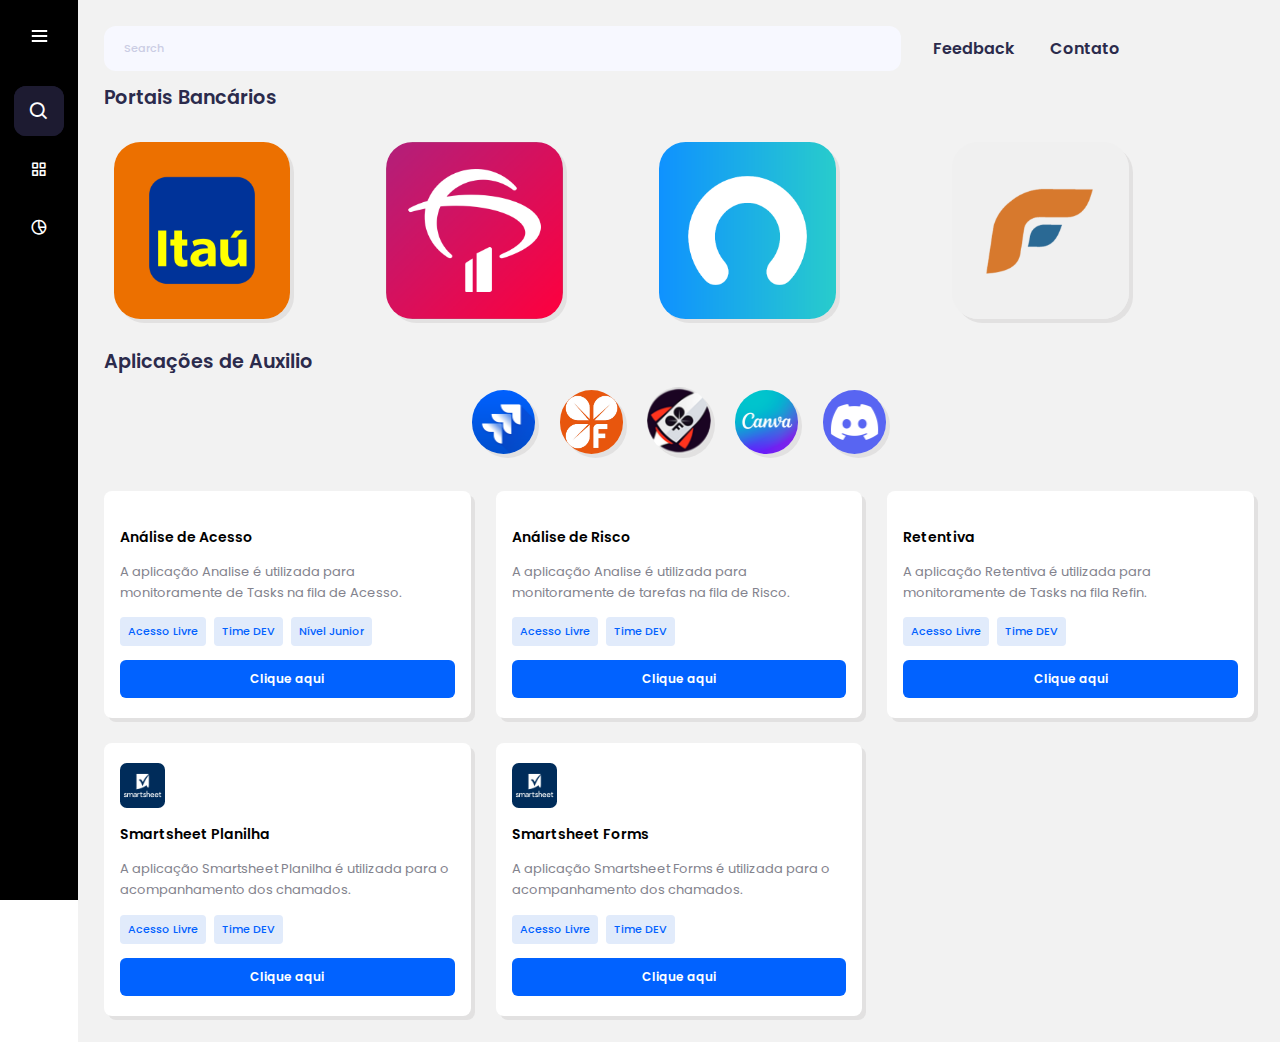
==== commit 9f5b1305: "Merge pull request #7 from NicoMota/atualizacao0.7" ====
--- a/dash/index.html
+++ b/dash/index.html
@@ -5,13 +5,13 @@
       <meta http-equiv="X-UA-Compatible" content="IE=edge">
       <meta name="viewport" content="width=device-width, initial-scale=1.0">
       <link href='https://unpkg.com/boxicons@2.0.7/css/boxicons.min.css' rel='stylesheet'>
-      <link rel="stylesheet" href="/holding/dash/index.css">
+      <link rel="stylesheet" href="/dash/index.css">
       <title>Dashboard</title>
    </head>
    <body>
       <div class="menu">
          <div class="logo">
-            <img class="icone" src="/holding/dash/img/jea.png" style="width: 40px;" alt=""> 
+            <img class="icone" src="/dash/img/jea.png" style="width: 40px;" alt=""> 
             <div class="logo_nome">J&A | Suporte</div>
             <i class='bx bx-menu' id="btn" ></i>
          </div>
@@ -22,7 +22,7 @@
                <span class="tooltip">Procurar</span>
             </li>
             <li>
-               <a href="/holding/dash/index.html">
+               <a href="/dash/index.html">
                <i class='bx bx-grid-alt'></i>
                <span class="links_name">Dashboard</span>
                </a>
@@ -94,7 +94,7 @@
             <section role="application">
                <nav class="navbar-top">
                   <a href="">Feedback</a>
-                  <a href="https://wa.me/554896004772">Contatos</a>
+                  <a href="https://wa.me/554896004772">Contato</a>
                </nav>
             </section>
          </header>
@@ -104,57 +104,57 @@
          <div class="bancos">
             <div class="itau">
                <a href="https://consignado.interfile.com.br/econtent/login">
-               <img class="icones_banco" src="/holding/dash/img/itau.png" alt="">
+               <img class="icones_banco" src="/dash/img/itau.png" alt="">
                </a>
             </div>
             <div class="bmg">
                <a href="https://www.bmgconsig.com.br/principal/fsconsignataria.jsp">
-               <img class="icones_banco" src="/holding/dash/img/bmg.png" alt="">
+               <img class="icones_banco" src="/dash/img/bmg.png" alt="">
                </a>
             </div>
             <div class="bradesco">
                <a href="https://www.bradescopromotoranet.com.br/login.aspx">
-               <img class="icones_banco" src="/holding/dash/img/bradesco.png" alt="">
+               <img class="icones_banco" src="/dash/img/bradesco.png" alt="">
                </a>
             </div>
             <div class="c6">
                <a href="https://c6consig.interfile.com.br/login">
-               <img class="icones_banco" src="/holding/dash/img/c6.png" alt="">
+               <img class="icones_banco" src="/dash/img/c6.png" alt="">
                </a>
             </div>
             <div class="neon">
                <a href="">
-               <img class="icones_banco" src="/holding/dash/img/neon.png" alt="">
+               <img class="icones_banco" src="/dash/img/neon.png" alt="">
                </a>
             </div>
             <div class="banrisul">
                <a href="https://bemweb.bempromotora.com.br/autenticacao/login">
-               <img class="icones_banco" src="/holding/dash/img/banrisul.png" alt="">
+               <img class="icones_banco" src="/dash/img/banrisul.png" alt="">
                </a>
             </div>
             <div class="daycoval">
                <a href="https://consignado.daycoval.com.br/Autorizador/Login/AC.UI.LOGIN.aspx">
-               <img class="icones_banco" src="/holding/dash/img/daycoval.png" alt="">
+               <img class="icones_banco" src="/dash/img/daycoval.png" alt="">
                </a>
             </div>
             <div class="facta">
                <a href="http://agentefacta.com.br/">
-               <img class="icones_banco" src="/holding/dash/img/facta.png" alt="" >
+               <img class="icones_banco" src="/dash/img/facta.png" alt="" >
                </a>
             </div>
             <div class="mercantil">
                <a href="https://mb-ui-pcb-site-pcb.meumb.mercantil.com.br/login">
-               <img class="icones_banco" src="/holding/dash/img/mercantil.png" alt="">
+               <img class="icones_banco" src="/dash/img/mercantil.png" alt="">
                </a>
             </div>
             <div class="ole">
                <a href="https://prospectsan.newspace.com.br/Login.aspx">
-               <img class="icones_banco" src="/holding/dash/img/ole.png" alt="">
+               <img class="icones_banco" src="/dash/img/ole.png" alt="">
                </a>
             </div>
             <div class="pan">
                <a href="https://spa.bancopan.com.br/Login.aspx">
-               <img class="icones_banco" src="/holding/dash/img/pan.png" alt="">
+               <img class="icones_banco" src="/dash/img/pan.png" alt="">
                </a>
             </div>
          </div>
@@ -163,22 +163,25 @@
          </div>
          <div class="aplicacoes">
             <a class="link_a" href="https://jeatech.atlassian.net/jira/software/projects/REQ/boards/56/backlog">
-               <img class="app2" src="/holding/dash/img/jira.png" alt="">
+               <img class="app2" src="/dash/img/jira.png" alt="">
+            </a>
+            <a class="link_a" href="http://multiferramentas.fontes.com.br/?next=/front/form_listar_acessos/">
+               <img class="app2" src="/dash/img/fontes.jpg" alt=""> 
+            </a>
+            <a class="link_a" href="https://aceleracolaborador.eadbox.com/ng/student/courses/">
+               <img class="app2" src="/dash/img/acelera.png" alt=""> 
             </a>
             <a class="link_a" href="https://www.canva.com/design/DAFW6ezr89A/l_s6IoF-4xJxMne1m7DJNw/edit">
-               <img class="app2" src="/holding/dash/img/canvas.png" alt="">
+               <img class="app2" src="/dash/img/canvas.png" alt="">
             </a>
             <a class="link_a" href="https://discord.gg/xsCbUGPx">
-               <img class="app2" src="/holding/dash/img/disc.png" alt="">
-            </a>
-            <a class="link_a" href="https://aceleracolaborador.eadbox.com/ng/student/courses/">
-               <img class="app2" src="/holding/dash/img/acelera.png" alt=""> 
+               <img class="app2" src="/dash/img/disc.png" alt="">
             </a>
          </div>
          <div class="cards-app">
             <div class="app-card">
                <div class="app-card-header">
-                  <img class="icones_card" src="/holding/dash/img/a.png" alt="">
+                  <img class="icones_card" src="/dash/img/a.png" alt="">
                </div>
                <div class="app-card-title">Análise de Acesso</div>
                <div class="app-card-subtitle">
@@ -195,7 +198,7 @@
             </div>
             <div class="app-card">
                <div class="app-card-header">
-                  <img class="icones_card" src="/holding/dash/img/a.png" alt="">
+                  <img class="icones_card" src="/dash/img/a.png" alt="">
                </div>
                <div class="app-card-title">Análise de Risco</div>
                <div class="app-card-subtitle">
@@ -211,7 +214,7 @@
             </div>
             <div class="app-card">
                <div class="app-card-header">
-                  <img class="icones_card" src="/holding/dash/img/r.jpg" alt="">
+                  <img class="icones_card" src="/dash/img/r.jpg" alt="">
                </div>
                <div class="app-card-title">Retentiva</div>
                <div class="app-card-subtitle">
@@ -227,7 +230,7 @@
             </div>
             <div class="app-card">
                <div class="app-card-header">
-                  <img class="icones_card" src="/holding/dash/img/ss.png" alt="">
+                  <img class="icones_card" src="/dash/img/ss.png" alt="">
                </div>
                <div class="app-card-title">Smartsheet Planilha</div>
                <div class="app-card-subtitle">
@@ -243,7 +246,7 @@
             </div>
             <div class="app-card">
                <div class="app-card-header">
-                  <img class="icones_card" src="/holding/dash/img/ss.png" alt="">
+                  <img class="icones_card" src="/dash/img/ss.png" alt="">
                </div>
                <div class="app-card-title">Smartsheet Forms</div>
                <div class="app-card-subtitle">
@@ -258,49 +261,17 @@
                </a>
             </div>
          </div>
+         
       </section>
       <!-- FOOTER START -->
-      <div class="footer" >
+       <div class="footer" >
          <div class="contain">
-            <div class="col">
-               <h1>J&A</h1>
-               <ul>
-                  <a href="https://www.jeaholding.com.br/" style="text-decoration: none;"><li>Sobre</li></a>
-                  <a href="https://jeaholding.enlizt.me/" style="text-decoration: none;"><li>Trabalhe Conosco</li></a>
-                  <a href="https://www.jeaholding.com.br/empresas/" style="text-decoration: none;"><li>Empresas</li></a>
-               </ul>
-            </div>
-            <!-- <div class="col">
-               <h1>Accounts</h1>
-               <ul>
-                  <li>.....</li>
-                
-                  <li>.....</li>
-               </ul>
-            </div> -->
-            <div class="col">
-               <h1>Suporte</h1>
-               <ul>
-                  <a href="https://www.jeaholding.com.br/contato/" style="text-decoration: none;"><li>Contate-nos</li></a>
-                  <a href="https://wa.me/554896004772" style="text-decoration: none;"><li>Web chat</li></a>
-                  <a href="https://wa.me/554896004772" style="text-decoration: none;"><li>Open ticket</li></a>
-               </ul>
-            </div>
-            <div class="col social">
-               <h1>Social</h1>
-               <ul>
-                  <a href="https://www.linkedin.com/company/j-a-holding/"><li><img src="/holding/dash/img/link.png" width="32" style="width: 32px; border-radius: 20%;"></li></a>
-                  <li><img src="https://svgshare.com/i/5eA.svg" width="32" style="width: 32px;"></li>
-                  <li><img src="https://svgshare.com/i/5f_.svg" width="32" style="width: 32px;"></li>
-               </ul>
-            </div>
-            <div class="clearfix"></div>
-         </div>
-      </div>
+            
+      </div> 
       <!-- END OF FOOTER -->
       <script src='https://cdn.jsdelivr.net/npm/chart.js@2.9.3/dist/Chart.min.js'></script>
       <script src='https://cdnjs.cloudflare.com/ajax/libs/chartjs-plugin-annotation/0.5.5/chartjs-plugin-annotation.js'></script>
       <script src='https://cdn.rawgit.com/chartjs/Chart.js/master/samples/utils.js'></script>
-      <script  src="/holding/dash/index.js"></script>
+      <script  src="/dash/index.js"></script>
    </body>
 </html>--- a/dash/index.css
+++ b/dash/index.css
@@ -0,0 +1,623 @@
+/*  ============================ MENU ========================== */
+
+/* Google Font Link */
+@import url('https://fonts.googleapis.com/css2?family=Poppins:wght@200;300;400;500;600;700&display=swap');
+*{
+    margin: 0;
+    padding: 0;
+    box-sizing: border-box;
+    font-family: "Poppins" , sans-serif;
+}
+.menu{
+  position: fixed;
+  left: 0;
+  top: 0;
+  height: 100%;
+  width: 78px;
+  background: rgb(0, 0, 0);
+ /*background: #11101D;*/
+  padding: 6px 14px;
+  z-index: 99;
+  transition: all 0.5s ease;
+}
+.menu.open{
+  width: 250px;
+}
+.menu .logo{
+  height: 60px;
+  display: flex;
+  align-items: center;
+  position: relative;
+}
+.menu .logo .icone{
+  opacity: 0;
+  transition: all 0.5s ease;
+  border-radius: 20%;
+}
+.menu .logo .logo_nome{
+  color: #fff;
+  font-size: 20px;
+  font-weight: 600;
+  opacity: 0;
+  transition: all 0.5s ease;
+  margin-left: 4%;
+}
+.menu.open .logo .icone, .menu.open .logo .logo_nome{
+  opacity: 1;
+}
+.menu .logo #btn{
+  position: absolute;
+  top: 50%;
+  right: 0;
+  transform: translateY(-50%);
+  font-size: 22px;
+  transition: all 0.4s ease;
+  font-size: 23px;
+  text-align: center;
+  cursor: pointer;
+  transition: all 0.5s ease;
+}
+.menu.open .logo #btn{
+  text-align: right;
+}
+.menu i{
+  color: #fff;
+  height: 60px;
+  min-width: 50px;
+  font-size: 28px;
+  text-align: center;
+  line-height: 60px;
+}
+.menu .menu-lista{
+  margin-top: 20px;
+  height: 100%;
+}
+.menu li{
+  position: relative;
+  margin: 8px 0;
+  list-style: none;
+}
+.menu li .tooltip{
+  position: absolute;
+  top: -20px;
+  left: calc(100% + 15px);
+  z-index: 3;
+  background: #fff;
+  box-shadow: 0 5px 10px rgba(0, 0, 0, 0.3);
+  padding: 6px 12px;
+  border-radius: 4px;
+  font-size: 15px;
+  font-weight: 400;
+  opacity: 0;
+  white-space: nowrap;
+  pointer-events: none;
+  transition: 0s;
+}
+.menu li:hover .tooltip{
+  opacity: 1;
+  pointer-events: auto;
+  transition: all 0.4s ease;
+  top: 50%;
+  transform: translateY(-50%);
+}
+.menu.open li .tooltip{
+  display: none;
+}
+.menu input{
+  font-size: 15px;
+  color: #FFF;
+  font-weight: 400;
+  outline: none;
+  height: 50px;
+  width: 100%;
+  width: 50px;
+  border: none;
+  border-radius: 12px;
+  transition: all 0.5s ease;
+  background: #1d1b31;
+}
+.menu.open input{
+  padding: 0 20px 0 50px;
+  width: 100%;
+}
+.menu .bx-search{
+  position: absolute;
+  top: 50%;
+  left: 0;
+  transform: translateY(-50%);
+  font-size: 22px;
+  background: #1d1b31;
+  color: #FFF;
+}
+.menu.open .bx-search:hover{
+  background: #1d1b31;
+  color: #FFF;
+}
+.menu .bx-search:hover{
+  background: #FFF;
+  color: #11101d;
+}
+.menu li a{
+  display: flex;
+  height: 100%;
+  width: 100%;
+  border-radius: 12px;
+  align-items: center;
+  text-decoration: none;
+  transition: all 0.4s ease;
+  background: #11101D;
+  background: black;
+}
+.menu li a:hover{
+  background: #FFF;
+}
+.menu li a .links_name{
+  color: #fff;
+  font-size: 15px;
+  font-weight: 400;
+  white-space: nowrap;
+  opacity: 0;
+  pointer-events: none;
+  transition: 0.4s;
+}
+.menu.open li a .links_name{
+  opacity: 1;
+  pointer-events: auto;
+}
+.menu li a:hover .links_name, .menu li a:hover i{
+  transition: all 0.5s ease;
+  color: #11101D;
+}
+.menu li i{
+  height: 50px;
+  line-height: 50px;
+  font-size: 18px;
+  border-radius: 12px;
+}
+.menu li.profile{
+  position: fixed;
+  height: 60px;
+  width: 78px;
+  left: 0;
+  bottom: -8px;
+  padding: 10px 14px;
+  background: #1d1b31;
+  transition: all 0.5s ease;
+  overflow: hidden;
+}
+.menu.open li.profile{
+  width: 250px;
+}
+.menu li .profile-details{
+  display: flex;
+  align-items: center;
+  flex-wrap: nowrap;
+}
+.menu li img{
+  height: 45px;
+  width: 45px;
+  object-fit: cover;
+  border-radius: 6px;
+  margin-right: 10px;
+}
+.menu li.profile .name, .menu li.profile .job{
+  font-size: 15px;
+  font-weight: 400;
+  color: #fff;
+  white-space: nowrap;
+}
+.menu li.profile .job{
+  font-size: 12px;
+}
+.menu .profile #log_out{
+  position: absolute;
+  top: 50%;
+  right: 0;
+  transform: translateY(-50%);
+  background: #1d1b31;
+  width: 100%;
+  height: 60px;
+  line-height: 60px;
+  border-radius: 0px;
+  transition: all 0.5s ease;
+}
+.menu.open .profile #log_out{
+  width: 50px;
+  background: none;
+}
+
+
+/*  ============================ HOME SECTION ========================== */
+
+
+.home-section{
+  padding:2%;
+  position: relative;
+  min-height: 100vh;
+  top: 0;
+  left: 78px;
+  width: calc(100% - 78px);
+  transition: all 0.5s ease;
+  z-index: 2;
+  background: #f0f0f0e0;
+}
+.menu.open ~ .home-section{
+  left: 250px;
+  width: calc(100% - 250px);
+}
+.home-section .text{
+  display: inline-block;
+  color: #11101d;
+  font-size: 25px;
+  font-weight: 500;
+  margin: 18px 
+}
+@media (max-width: 420px) {
+  .menu li .tooltip{
+      display: none;
+ }
+}
+
+
+
+/*  ============================ HEADER ========================== */
+
+:root {
+ /* Reference colors */
+  --blue-pantone: #3326ae;
+  --red-ryb: #FF392Bff;
+  --ghost-white: #F7F8FFff;
+  --space-cadet: #2B2B4Cff;
+  --amber: #FFC005ff;
+ /* Custom colors*/
+  --white: #fff;
+  --white-transparent: #ffffff66;
+  --space-cadet-transparent: #2B2B4Cbb;
+  --placeholder: #cbcde4;
+  --ghost-white-text: #c3c6deff;
+}
+header {
+  display: flex;
+  align-items: center;
+}
+section[role="search"] {
+  background-color: var(--ghost-white);
+  padding: 1.2em;
+  border-radius: 1em;
+  font-size: .75rem;
+  width: 220%;
+}
+section[role="search"] input {
+  border: none;
+  background: none;
+  margin-left: 0.5em;
+  outline: none;
+  font-size: 0.7rem;
+  font-weight: 500;
+  width: 100%;
+}
+section[role="search"] input::placeholder {
+  color: var(--placeholder);
+}
+section[role="search"] i {
+  color: var(--blue-pantone);
+  font-weight: bold;
+}
+.form-inline {
+  display: flex;
+  align-items: center;
+}
+section[role="application"] {
+  width: 100%;
+  display: flex;
+  justify-content: space-between;
+  align-items: center;
+}
+nav.navbar-top a {
+  text-decoration: none;
+  color: var(--space-cadet);
+  font-weight: 600;
+  margin-left: 2em;
+  font-size: 1rem;
+}
+
+
+
+
+
+
+
+/*  ============================ BANCOS ========================== */
+.bancos{
+  padding-top: 20px;
+  display: flex;
+  justify-content: center;
+  width: 100%;
+}
+.icones_banco{
+  cursor: pointer;
+  transition: 0.5s;
+  box-shadow: 4px 4px rgb(226, 225, 225);
+  border-radius: 15%;
+  width: 70%;
+  cursor: pointer;
+  margin: 10px;
+  position: relative;
+  text-align: center;
+}
+.icones_banco::after {
+  content: attr(data-title);
+ /* estilo que coloco a legenda no lugar */
+  position: absolute;
+  width: 100%;
+  bottom: -20px;
+  left: 0;
+}
+.icones_banco:hover {
+  transform: scale(1.2);
+}
+
+
+
+
+
+
+
+/*  ============================ APLICACOES ========================== */
+
+.aplicacoes{
+  text-decoration: none;
+  text-align: center;
+}
+.app2{
+  transition: 0.5s;
+  box-shadow: 4px 4px rgb(226, 225, 225);
+  border-radius: 50%;
+  cursor: pointer;
+  position: relative;
+  width: 5.5%;
+  margin: 0.89%;
+
+}
+.link_a{
+  text-decoration: none;
+}
+.app2:hover {
+  transform: scale(1.2);
+}
+
+
+
+/*  ============================ CARDS ========================== */
+
+.cards-app{
+  padding-top: 20px;
+  display: grid;
+  grid-template-columns: repeat(3, 1fr);
+  grid-column-gap: 25px;
+  grid-row-gap: 25px;
+  -webkit-animation: slideY 0.6s both;
+  animation: slideY 0.6s both;
+}
+
+:root {
+  --body-bg-color: #e5ecef;
+  --theme-bg-color: #fafafb;
+  --body-font: "Poppins", sans-serif;
+  --body-color: #2f2f33;
+  --active-color: #0162ff;
+  --active-light-color: #e1ebfb;
+  --header-bg-color: #fff;
+  --search-border-color: #efefef;
+  --border-color: #d8d8d8;
+  --alert-bg-color: #e8f2ff;
+  --subtitle-color: #83838e;
+  --inactive-color: #f0f0f0;
+  --placeholder-color: #9b9ba5;
+  --time-button: #fc5757;
+  --level-button: #5052d5;
+  --button-color: #fff;
+}
+.search-buttons {
+  border: none;
+  color: var(--button-color);
+  background-color: var(--active-color);
+  padding: 8px 10px;
+  border-radius: 6px;
+  font-size: 13px;
+  font-weight: 600;
+  margin-top: 14px;
+}
+.cards-app {
+  padding-top: 20px;
+  display: grid;
+  grid-template-columns: repeat(3, 1fr);
+  grid-column-gap: 25px;
+  grid-row-gap: 25px;
+  -webkit-animation: slideY 0.6s both;
+  animation: slideY 0.6s both;
+}
+.app-card {
+  padding: 20px 16px;
+  background-color: var(--header-bg-color);
+  border-radius: 8px;
+  cursor: pointer;
+  transition: 0.5s;
+  box-shadow: 4px 4px rgb(226, 225, 225);
+}
+.app-card:hover {
+  transform: scale(1.05);
+}
+.app-card svg {
+  width: 46px;
+  padding: 10px;
+  border-radius: 8px;
+}
+.app-card-title {
+  font-weight: 600;
+  margin-top: 16px;
+  font-size: 14px;
+}
+.app-card-subtitle {
+  color: var(--subtitle-color);
+  font-size: 13px;
+  margin-top: 14px;
+  line-height: 1.6em;
+}
+.app-card-header {
+  display: flex;
+  align-items: flex-start;
+}
+.detail-button {
+  background-color: var(--active-light-color);
+  color: var(--active-color);
+  font-size: 11px;
+  font-weight: 500;
+  padding: 6px 8px;
+  border-radius: 4px;
+}
+.detail-button + .detail-button {
+  margin-left: 4px;
+}
+.job-card-buttons {
+  display: flex;
+  align-items: center;
+  justify-content: space-between;
+  width: 100%;
+  margin-top: 4px;
+}
+.card-buttons, .card-buttons-msg {
+  padding: 10px;
+  width: 100%;
+  font-size: 12px;
+  cursor: pointer;
+}
+.card-buttons {
+  margin-right: 12px;
+}
+.card-buttons-msg {
+  background-color: var(--inactive-color);
+  color: var(--subtitle-color);
+}
+.icones_card{
+  width: 45px;
+  border-radius: 15%;
+}
+.titulos{
+  color: var(--space-cadet);
+  font-weight: 550;
+  font-size: 1.2rem;
+  width: 50%;
+}
+
+/*============================================= ATÉ AQUI JA ESTA COM A NOMENCLATURA CORRETA ================================================*/
+/*  ============================ FOOTER ========================== */
+
+
+
+
+/* STYLES SPECIFIC TO FOOTER  */
+.footer {
+  max-width: 100%;
+  width: 100%;
+  position: relative;
+  height: auto;
+  background-color: #000000;
+}
+.footer .col {
+  width: 190px;
+  height: auto;
+  float: left;
+  box-sizing: border-box;
+  -webkit-box-sizing: border-box;
+  -moz-box-sizing: border-box;
+  padding: 0px 20px 20px 20px;
+}
+.footer .col h1 {
+  margin: 0;
+  padding: 0;
+  font-family: inherit;
+  font-size: 12px;
+  line-height: 17px;
+  padding: 20px 0px 5px 0px;
+  color: rgba(255,255,255,0.2);
+  font-weight: normal;
+  text-transform: uppercase;
+  letter-spacing: 0.250em;
+}
+.footer .col ul {
+  list-style-type: none;
+  margin: 0;
+  padding: 0;
+}
+.footer .col ul li {
+  color: #999999;
+  font-size: 14px;
+  font-family: inherit;
+  font-weight: bold;
+  padding: 5px 0px 5px 0px;
+  cursor: pointer;
+  transition: .2s;
+  -webkit-transition: .2s;
+  -moz-transition: .2s;
+}
+.social ul li {
+  display: inline-block;
+  padding-right: 5px !important;
+}
+
+.footer .col ul li:hover {
+  color: #ffffff;
+  transition: .1s;
+  -webkit-transition: .1s;
+  -moz-transition: .1s;
+}
+.clearfix {
+  clear: both;
+}
+@media only screen and (min-width: 1280px) {
+  .contain {
+    width: 1200px;
+    margin: 0 auto;
+    display: flex;
+  justify-content: center;
+  width: 100%;
+  }
+}
+@media only screen and (max-width: 1139px) {
+  .contain .social {
+    width: 1000px;
+    display: block;
+  }
+  .social h1 {
+    margin: 0px;
+  }
+}
+@media only screen and (max-width: 950px) {
+  .footer .col {
+    width: 33%;
+  }
+  .footer .col h1 {
+    font-size: 14px;
+  }
+  .footer .col ul li {
+    font-size: 13px;
+  }
+}
+@media only screen and (max-width: 500px) {
+    .footer .col {
+      width: 50%;
+    }
+    .footer .col h1 {
+      font-size: 14px;
+    }
+    .footer .col ul li {
+      font-size: 13px;
+    }
+}
+@media only screen and (max-width: 340px) {
+  .footer .col {
+    width: 100%;
+  }
+}
+
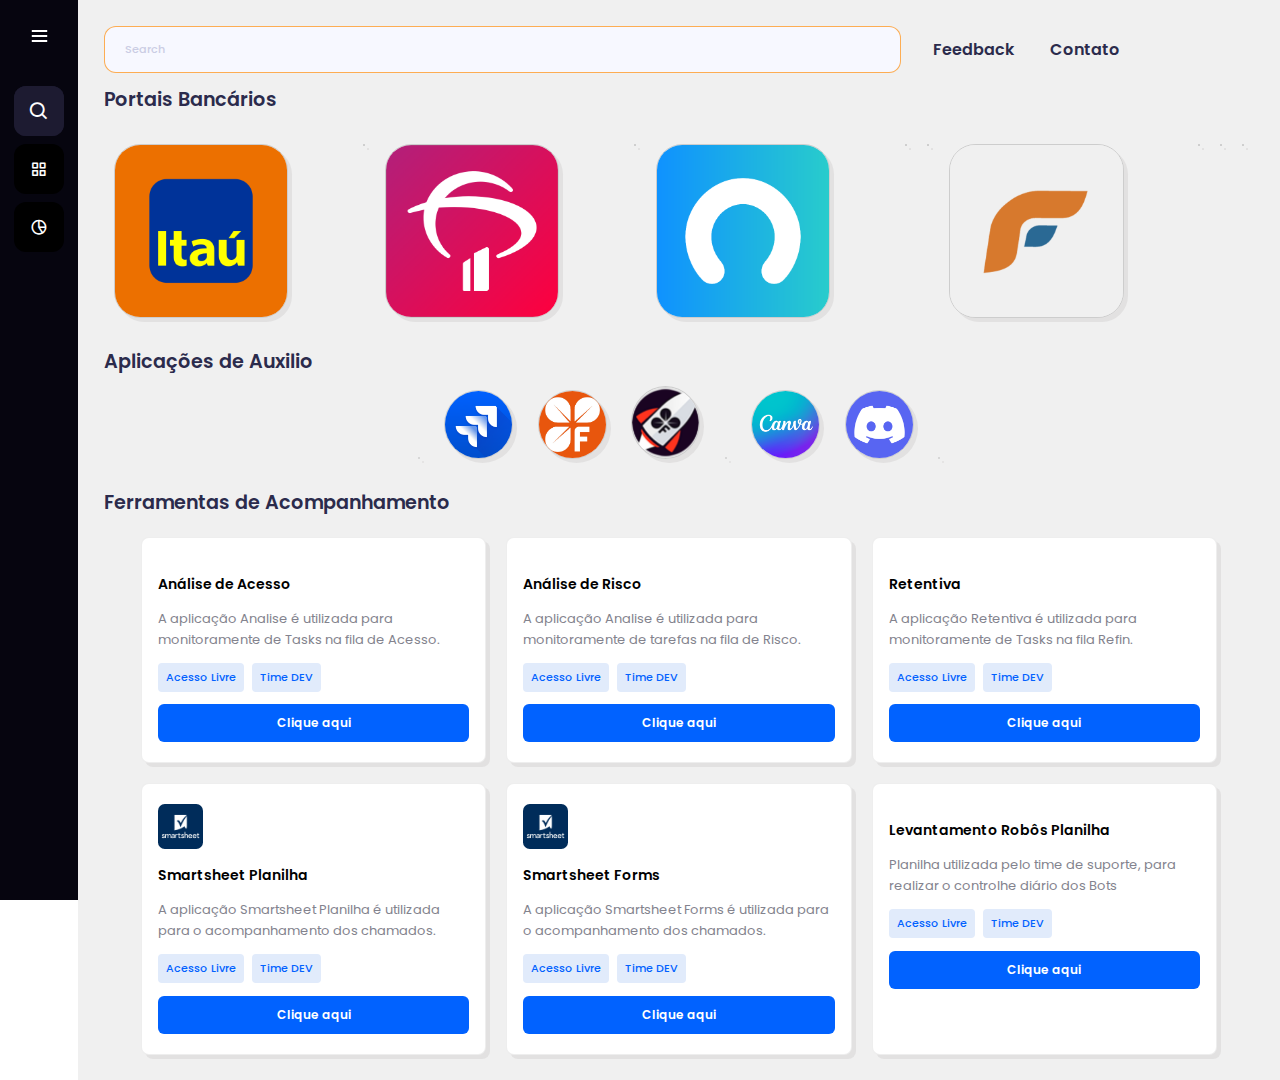
==== commit cdca66fd: "Formatacao" ====
--- a/dash/index.html
+++ b/dash/index.html
@@ -163,6 +163,9 @@
          </div>
          <div class="aplicacoes">
             <a class="link_a" href="https://jeatech.atlassian.net/jira/software/projects/REQ/boards/56/backlog">
+               <img class="app2" src="/dash/img/confluence.png" alt="">
+            </a>
+            <a class="link_a" href="https://jeatech.atlassian.net/jira/software/projects/REQ/boards/56/backlog">
                <img class="app2" src="/dash/img/jira.png" alt="">
             </a>
             <a class="link_a" href="http://multiferramentas.fontes.com.br/?next=/front/form_listar_acessos/">
@@ -171,13 +174,20 @@
             <a class="link_a" href="https://aceleracolaborador.eadbox.com/ng/student/courses/">
                <img class="app2" src="/dash/img/acelera.png" alt=""> 
             </a>
+            <a class="link_a" href="https://app.smartsheet.com/sheets/qq2MrWw33MhJ9gcXQVQ3RmxHCWhjm89J6M9h79G1?view=grid">
+               <img class="app2" src="/dash/img/smart.png" alt="">
+            </a>
             <a class="link_a" href="https://www.canva.com/design/DAFW6ezr89A/l_s6IoF-4xJxMne1m7DJNw/edit">
                <img class="app2" src="/dash/img/canvas.png" alt="">
             </a>
             <a class="link_a" href="https://discord.gg/xsCbUGPx">
                <img class="app2" src="/dash/img/disc.png" alt="">
             </a>
-         </div>
+            <a class="link_a" href="https://web.whatsapp.com/">
+               <img class="app2" src="/dash/img/wpp.png" alt="">
+            </a>
+         </div>
+         <h1 class="titulos"  style="margin-top: 1%;">Ferramentas de Acompanhamento</h1>
          <div class="cards-app">
             <div class="app-card">
                <div class="app-card-header">
@@ -190,7 +200,6 @@
                <div class="">
                   <button class="search-buttons detail-button">Acesso Livre</button>
                   <button class="search-buttons detail-button">Time DEV</button>
-                  <button class="search-buttons detail-button">Nível Junior</button>
                </div>
                <a href="http://analitico.acesso.fontes.com.br/">
                <button class="search-buttons card-buttons" >Clique aqui</button>
@@ -257,6 +266,22 @@
                   <button class="search-buttons detail-button">Time DEV</button>
                </div>
                <a href="https://app.smartsheet.com/b/form/46ba7b6ea17d4243bd4aeed90bb5a59e">
+               <button class="search-buttons card-buttons" >Clique aqui</button>
+               </a>
+            </div>
+            <div class="app-card">
+               <div class="app-card-header">
+                  <img class="icones_card" src="/dash/img/sheets.png" alt="">
+               </div>
+               <div class="app-card-title">Levantamento Robôs Planilha</div>
+               <div class="app-card-subtitle">
+                  Planilha utilizada pelo time de suporte, para realizar o controlhe diário dos Bots
+               </div>
+               <div class="">
+                  <button class="search-buttons detail-button">Acesso Livre</button>
+                  <button class="search-buttons detail-button">Time DEV</button>
+               </div>
+               <a href="https://docs.google.com/spreadsheets/d/1DF9zmUGHcazpIAylsshjp-0yK_rgNZucQwjmH-NrZsA/edit#gid=830415203">
                <button class="search-buttons card-buttons" >Clique aqui</button>
                </a>
             </div>
--- a/dash/index.css
+++ b/dash/index.css
@@ -14,7 +14,7 @@
   top: 0;
   height: 100%;
   width: 78px;
-  background: rgb(0, 0, 0);
+  background: rgb(6, 5, 15);
  /*background: #11101D;*/
   padding: 6px 14px;
   z-index: 99;
@@ -239,7 +239,7 @@
   width: calc(100% - 78px);
   transition: all 0.5s ease;
   z-index: 2;
-  background: #f0f0f0e0;
+  background: #f0f0f0;
 }
 .menu.open ~ .home-section{
   left: 250px;
@@ -257,6 +257,11 @@
       display: none;
  }
 }
+
+
+
+
+
 
 
 
@@ -286,6 +291,8 @@
   border-radius: 1em;
   font-size: .75rem;
   width: 220%;
+  border: 1px rgba(0, 0, 0, 0.144) solid;
+  border-color: rgba(255, 137, 2, 0.678);
 }
 section[role="search"] input {
   border: none;
@@ -344,6 +351,8 @@
   margin: 10px;
   position: relative;
   text-align: center;
+  border: 1px rgba(0, 0, 0, 0.144) solid;
+
 }
 .icones_banco::after {
   content: attr(data-title);
@@ -375,16 +384,18 @@
   border-radius: 50%;
   cursor: pointer;
   position: relative;
-  width: 5.5%;
+  width: 6%;
   margin: 0.89%;
+  border: 1px rgba(0, 0, 0, 0.144) solid;
 
 }
 .link_a{
   text-decoration: none;
 }
 .app2:hover {
-  transform: scale(1.2);
-}
+  transform: scale(1.1);
+}
+
 
 
 
@@ -392,12 +403,15 @@
 
 .cards-app{
   padding-top: 20px;
-  display: grid;
+  /* display: grid;
   grid-template-columns: repeat(3, 1fr);
   grid-column-gap: 25px;
-  grid-row-gap: 25px;
+  grid-row-gap: 25px; */
   -webkit-animation: slideY 0.6s both;
   animation: slideY 0.6s both;
+  display: flex;
+  flex-wrap: wrap;
+  gap: 20px;
 }
 
 :root {
@@ -426,16 +440,17 @@
   border-radius: 6px;
   font-size: 13px;
   font-weight: 600;
-  margin-top: 14px;
+  margin-top: 4%;
 }
 .cards-app {
   padding-top: 20px;
-  display: grid;
+  /* display: grid;
   grid-template-columns: repeat(3, 1fr);
   grid-column-gap: 25px;
-  grid-row-gap: 25px;
+  grid-row-gap: 25px; */
   -webkit-animation: slideY 0.6s both;
   animation: slideY 0.6s both;
+  justify-content: center;
 }
 .app-card {
   padding: 20px 16px;
@@ -444,6 +459,9 @@
   cursor: pointer;
   transition: 0.5s;
   box-shadow: 4px 4px rgb(226, 225, 225);
+  border: 1px rgba(0, 0, 0, 0.068) solid;
+  width: 30%;
+  min-width: 200px;
 }
 .app-card:hover {
   transform: scale(1.05);
@@ -452,6 +470,7 @@
   width: 46px;
   padding: 10px;
   border-radius: 8px;
+  display: flex;
 }
 .app-card-title {
   font-weight: 600;
@@ -463,6 +482,8 @@
   font-size: 13px;
   margin-top: 14px;
   line-height: 1.6em;
+
+
 }
 .app-card-header {
   display: flex;
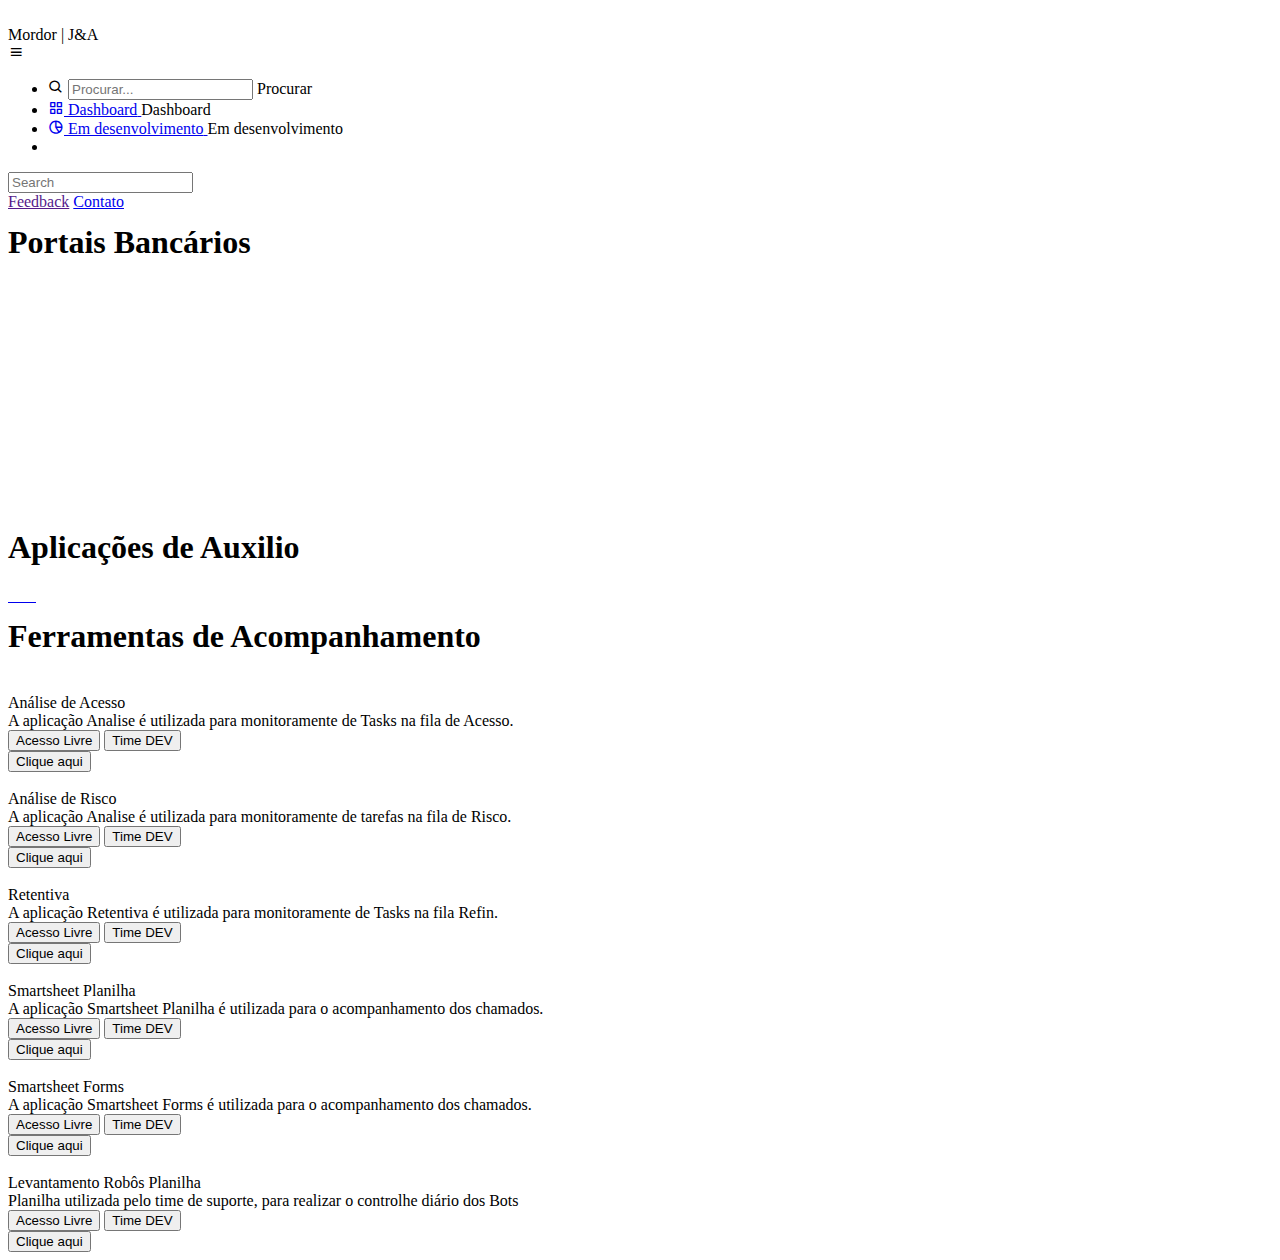
==== commit 7bc9a570: "ajuste" ====
--- a/dash/index.html
+++ b/dash/index.html
@@ -4,15 +4,16 @@
       <meta charset="UTF-8">
       <meta http-equiv="X-UA-Compatible" content="IE=edge">
       <meta name="viewport" content="width=device-width, initial-scale=1.0">
+        <link rel='stylesheet' href='https://cdnjs.cloudflare.com/ajax/libs/font-awesome/5.14.0/css/all.min.css'><link rel="stylesheet" href="./style.css">
       <link href='https://unpkg.com/boxicons@2.0.7/css/boxicons.min.css' rel='stylesheet'>
-      <link rel="stylesheet" href="/dash/index.css">
-      <title>Dashboard</title>
+      <link rel="stylesheet" href="/holding/dash/index.css">
+      <title>Mordor</title>
    </head>
    <body>
       <div class="menu">
          <div class="logo">
-            <img class="icone" src="/dash/img/jea.png" style="width: 40px;" alt=""> 
-            <div class="logo_nome">J&A | Suporte</div>
+            <img class="icone" src="/holding/dash/img/jea.png" style="width: 40px;" alt=""> 
+            <div class="logo_nome">Mordor | J&A</div>
             <i class='bx bx-menu' id="btn" ></i>
          </div>
          <ul class="menu-lista">
@@ -22,14 +23,14 @@
                <span class="tooltip">Procurar</span>
             </li>
             <li>
-               <a href="/dash/index.html">
+               <a href="/holding/dash/index.html">
                <i class='bx bx-grid-alt'></i>
                <span class="links_name">Dashboard</span>
                </a>
                <span class="tooltip">Dashboard</span>
             </li>
             <li>
-               <a href="">
+               <a href="/holding/dash/bots/bot.html">
                <i class='bx bx-pie-chart-alt-2' ></i>
                <span class="links_name">Em desenvolvimento</span>
                </a>
@@ -104,57 +105,67 @@
          <div class="bancos">
             <div class="itau">
                <a href="https://consignado.interfile.com.br/econtent/login">
-               <img class="icones_banco" src="/dash/img/itau.png" alt="">
+               <img class="icones_banco" src="/holding/dash/img/itau.png" alt="">
                </a>
             </div>
             <div class="bmg">
                <a href="https://www.bmgconsig.com.br/principal/fsconsignataria.jsp">
-               <img class="icones_banco" src="/dash/img/bmg.png" alt="">
+               <img class="icones_banco" src="/holding/dash/img/bmg.png" alt="">
                </a>
             </div>
             <div class="bradesco">
                <a href="https://www.bradescopromotoranet.com.br/login.aspx">
-               <img class="icones_banco" src="/dash/img/bradesco.png" alt="">
+               <img class="icones_banco" src="/holding/dash/img/bradesco.png" alt="">
                </a>
             </div>
             <div class="c6">
-               <a href="https://c6consig.interfile.com.br/login">
-               <img class="icones_banco" src="/dash/img/c6.png" alt="">
+               <a href="https://c6.c6consig.com.br/WebAutorizador/MenuWeb/Esteira/AprovacaoConsulta/UI.AprovacaoConsultaAnd.aspx?">
+               <img class="icones_banco" src="/holding/dash/img/c6.png" alt="">
                </a>
             </div>
             <div class="neon">
                <a href="">
-               <img class="icones_banco" src="/dash/img/neon.png" alt="">
+               <img class="icones_banco" src="/holding/dash/img/neon.png" alt="">
+               </a>
+            </div>
+            <div class="cash">
+               <a href="">
+               <img class="icones_banco" src="/holding/dash/img/cach.png" style="background-color: rgba(71, 115, 211, 0.842);" alt="">
                </a>
             </div>
             <div class="banrisul">
                <a href="https://bemweb.bempromotora.com.br/autenticacao/login">
-               <img class="icones_banco" src="/dash/img/banrisul.png" alt="">
+               <img class="icones_banco" src="/holding/dash/img/banrisul.png" alt="">
                </a>
             </div>
             <div class="daycoval">
                <a href="https://consignado.daycoval.com.br/Autorizador/Login/AC.UI.LOGIN.aspx">
-               <img class="icones_banco" src="/dash/img/daycoval.png" alt="">
+               <img class="icones_banco" src="/holding/dash/img/daycoval.png" alt="">
                </a>
             </div>
             <div class="facta">
                <a href="http://agentefacta.com.br/">
-               <img class="icones_banco" src="/dash/img/facta.png" alt="" >
+               <img class="icones_banco" src="/holding/dash/img/facta.png" alt="" >
+               </a>
+            </div>
+            <div class="master">
+               <a href="">
+               <img class="icones_banco" src="/holding/dash/img/master.jpg" alt="" >
                </a>
             </div>
             <div class="mercantil">
                <a href="https://mb-ui-pcb-site-pcb.meumb.mercantil.com.br/login">
-               <img class="icones_banco" src="/dash/img/mercantil.png" alt="">
+               <img class="icones_banco" src="/holding/dash/img/mercantil.png" alt="">
                </a>
             </div>
             <div class="ole">
                <a href="https://prospectsan.newspace.com.br/Login.aspx">
-               <img class="icones_banco" src="/dash/img/ole.png" alt="">
+               <img class="icones_banco" src="/holding/dash/img/ole.png" alt="">
                </a>
             </div>
             <div class="pan">
                <a href="https://spa.bancopan.com.br/Login.aspx">
-               <img class="icones_banco" src="/dash/img/pan.png" alt="">
+               <img class="icones_banco" src="/holding/dash/img/pan.png" alt="">
                </a>
             </div>
          </div>
@@ -163,35 +174,37 @@
          </div>
          <div class="aplicacoes">
             <a class="link_a" href="https://jeatech.atlassian.net/jira/software/projects/REQ/boards/56/backlog">
-               <img class="app2" src="/dash/img/confluence.png" alt="">
+               <img class="app2" src="/holding/dash/img/confluence.png" alt="">
             </a>
             <a class="link_a" href="https://jeatech.atlassian.net/jira/software/projects/REQ/boards/56/backlog">
-               <img class="app2" src="/dash/img/jira.png" alt="">
+               <img class="app2" src="/holding/dash/img/jira.png" alt="">
             </a>
             <a class="link_a" href="http://multiferramentas.fontes.com.br/?next=/front/form_listar_acessos/">
-               <img class="app2" src="/dash/img/fontes.jpg" alt=""> 
+               <img class="app2" src="/holding/dash/img/fontes.jpg" alt=""> 
             </a>
             <a class="link_a" href="https://aceleracolaborador.eadbox.com/ng/student/courses/">
-               <img class="app2" src="/dash/img/acelera.png" alt=""> 
+               <img class="app2" src="/holding/dash/img/acelera.png" alt=""> 
             </a>
             <a class="link_a" href="https://app.smartsheet.com/sheets/qq2MrWw33MhJ9gcXQVQ3RmxHCWhjm89J6M9h79G1?view=grid">
-               <img class="app2" src="/dash/img/smart.png" alt="">
+               <img class="app2" src="/holding/dash/img/smart.png" alt="">
             </a>
             <a class="link_a" href="https://www.canva.com/design/DAFW6ezr89A/l_s6IoF-4xJxMne1m7DJNw/edit">
-               <img class="app2" src="/dash/img/canvas.png" alt="">
+               <img class="app2" src="/holding/dash/img/canvas.png" alt="">
             </a>
             <a class="link_a" href="https://discord.gg/xsCbUGPx">
-               <img class="app2" src="/dash/img/disc.png" alt="">
+               <img class="app2" src="/holding/dash/img/disc.png" alt="">
             </a>
             <a class="link_a" href="https://web.whatsapp.com/">
-               <img class="app2" src="/dash/img/wpp.png" alt="">
-            </a>
-         </div>
-         <h1 class="titulos"  style="margin-top: 1%;">Ferramentas de Acompanhamento</h1>
+               <img class="app2" src="/holding/dash/img/wpp.png" alt="">
+            </a>
+         </div>
+         <div>
+           <h1 class="titulos"  style="margin-top: 1%;">Ferramentas de Acompanhamento</h1>
+         </div >
          <div class="cards-app">
             <div class="app-card">
                <div class="app-card-header">
-                  <img class="icones_card" src="/dash/img/a.png" alt="">
+                  <img class="icones_card" src="/holding/dash/img/a.png" alt="">
                </div>
                <div class="app-card-title">Análise de Acesso</div>
                <div class="app-card-subtitle">
@@ -207,7 +220,7 @@
             </div>
             <div class="app-card">
                <div class="app-card-header">
-                  <img class="icones_card" src="/dash/img/a.png" alt="">
+                  <img class="icones_card" src="/holding/dash/img/a.png" alt="">
                </div>
                <div class="app-card-title">Análise de Risco</div>
                <div class="app-card-subtitle">
@@ -223,7 +236,7 @@
             </div>
             <div class="app-card">
                <div class="app-card-header">
-                  <img class="icones_card" src="/dash/img/r.jpg" alt="">
+                  <img class="icones_card" src="/holding/dash/img/r.jpg" alt="">
                </div>
                <div class="app-card-title">Retentiva</div>
                <div class="app-card-subtitle">
@@ -239,7 +252,7 @@
             </div>
             <div class="app-card">
                <div class="app-card-header">
-                  <img class="icones_card" src="/dash/img/ss.png" alt="">
+                  <img class="icones_card" src="/holding/dash/img/ss.png" alt="">
                </div>
                <div class="app-card-title">Smartsheet Planilha</div>
                <div class="app-card-subtitle">
@@ -255,7 +268,7 @@
             </div>
             <div class="app-card">
                <div class="app-card-header">
-                  <img class="icones_card" src="/dash/img/ss.png" alt="">
+                  <img class="icones_card" src="/holding/dash/img/ss.png" alt="">
                </div>
                <div class="app-card-title">Smartsheet Forms</div>
                <div class="app-card-subtitle">
@@ -271,7 +284,7 @@
             </div>
             <div class="app-card">
                <div class="app-card-header">
-                  <img class="icones_card" src="/dash/img/sheets.png" alt="">
+                  <img class="icones_card" src="/holding/dash/img/sheets.png" alt="">
                </div>
                <div class="app-card-title">Levantamento Robôs Planilha</div>
                <div class="app-card-subtitle">
@@ -286,17 +299,25 @@
                </a>
             </div>
          </div>
-         
+        <!-- <div>
+            <h1 class="titulos"  style="margin-top: 2%;">Acompanhamento de chamados</h1>
+          </div >
+         <div class="statistics">
+            <header>
+                <h1>Estatística </h1>
+            </header>
+            <div class="chartContainer">
+                <canvas id="statisticsChart"></canvas>
+            </div>
+        </div>  -->
       </section>
-      <!-- FOOTER START -->
-       <div class="footer" >
-         <div class="contain">
-            
-      </div> 
-      <!-- END OF FOOTER -->
+
       <script src='https://cdn.jsdelivr.net/npm/chart.js@2.9.3/dist/Chart.min.js'></script>
+      <script src="https://cdn.jsdelivr.net/npm/chart.js"></script>
       <script src='https://cdnjs.cloudflare.com/ajax/libs/chartjs-plugin-annotation/0.5.5/chartjs-plugin-annotation.js'></script>
       <script src='https://cdn.rawgit.com/chartjs/Chart.js/master/samples/utils.js'></script>
-      <script  src="/dash/index.js"></script>
+      <script src='https://cdn.rawgit.com/chartjs/Chart.js/master/samples/utils.js'></script><script  src="/holding/dash/index.js"></script>
+      <script  src="/holding/dash/index.js"></script>
+
    </body>
 </html>